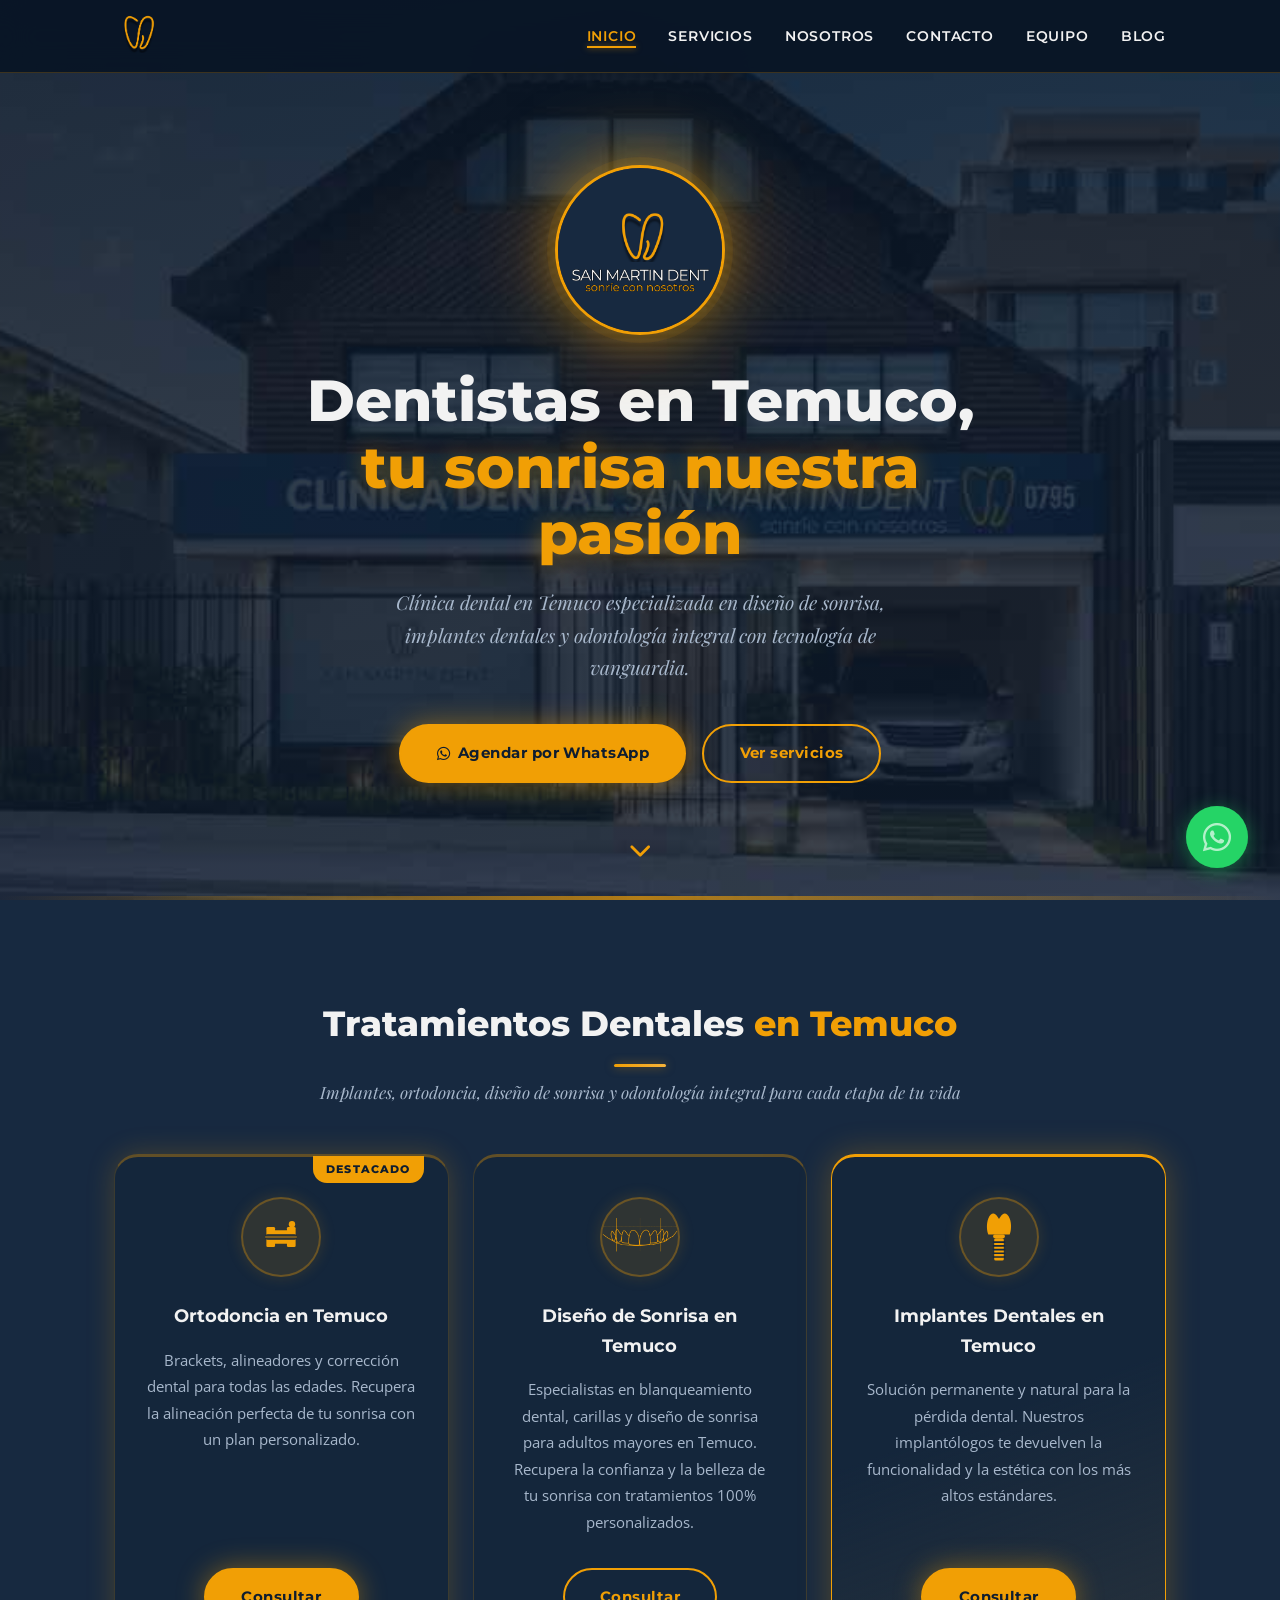
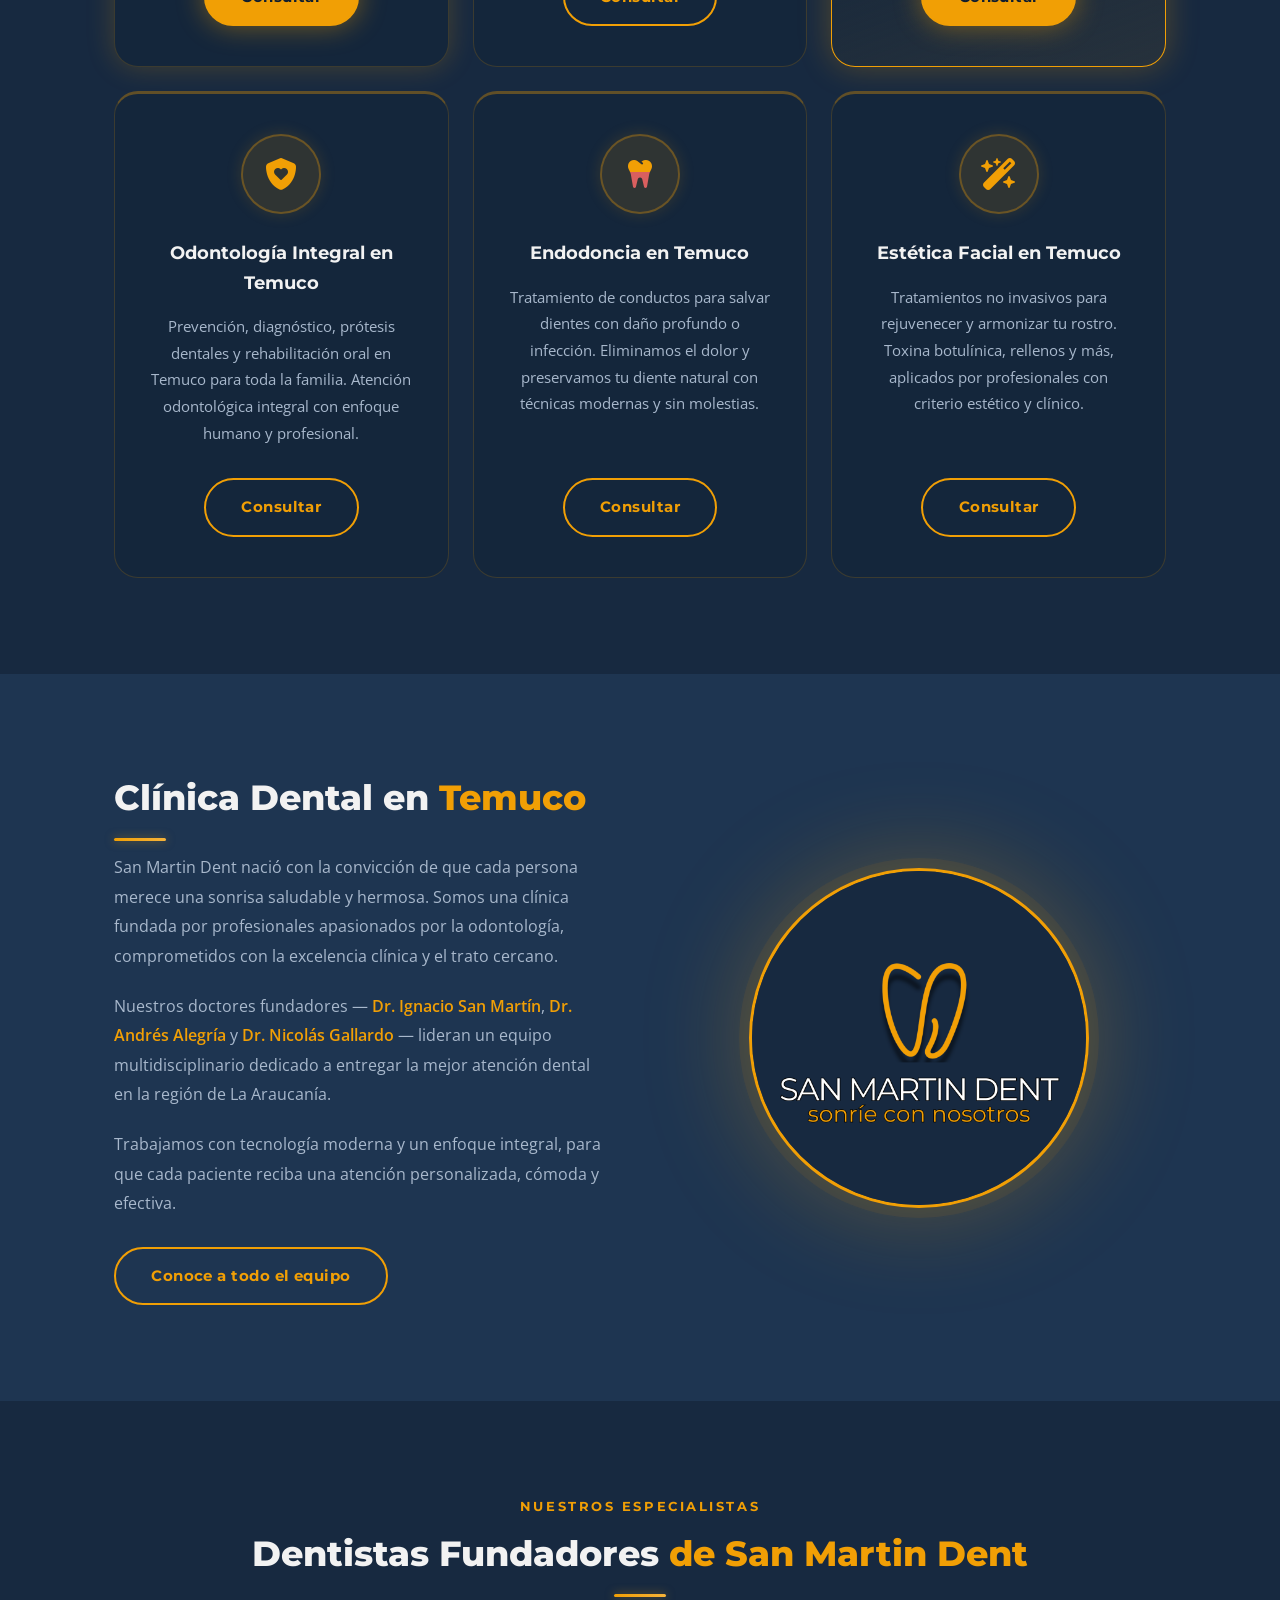
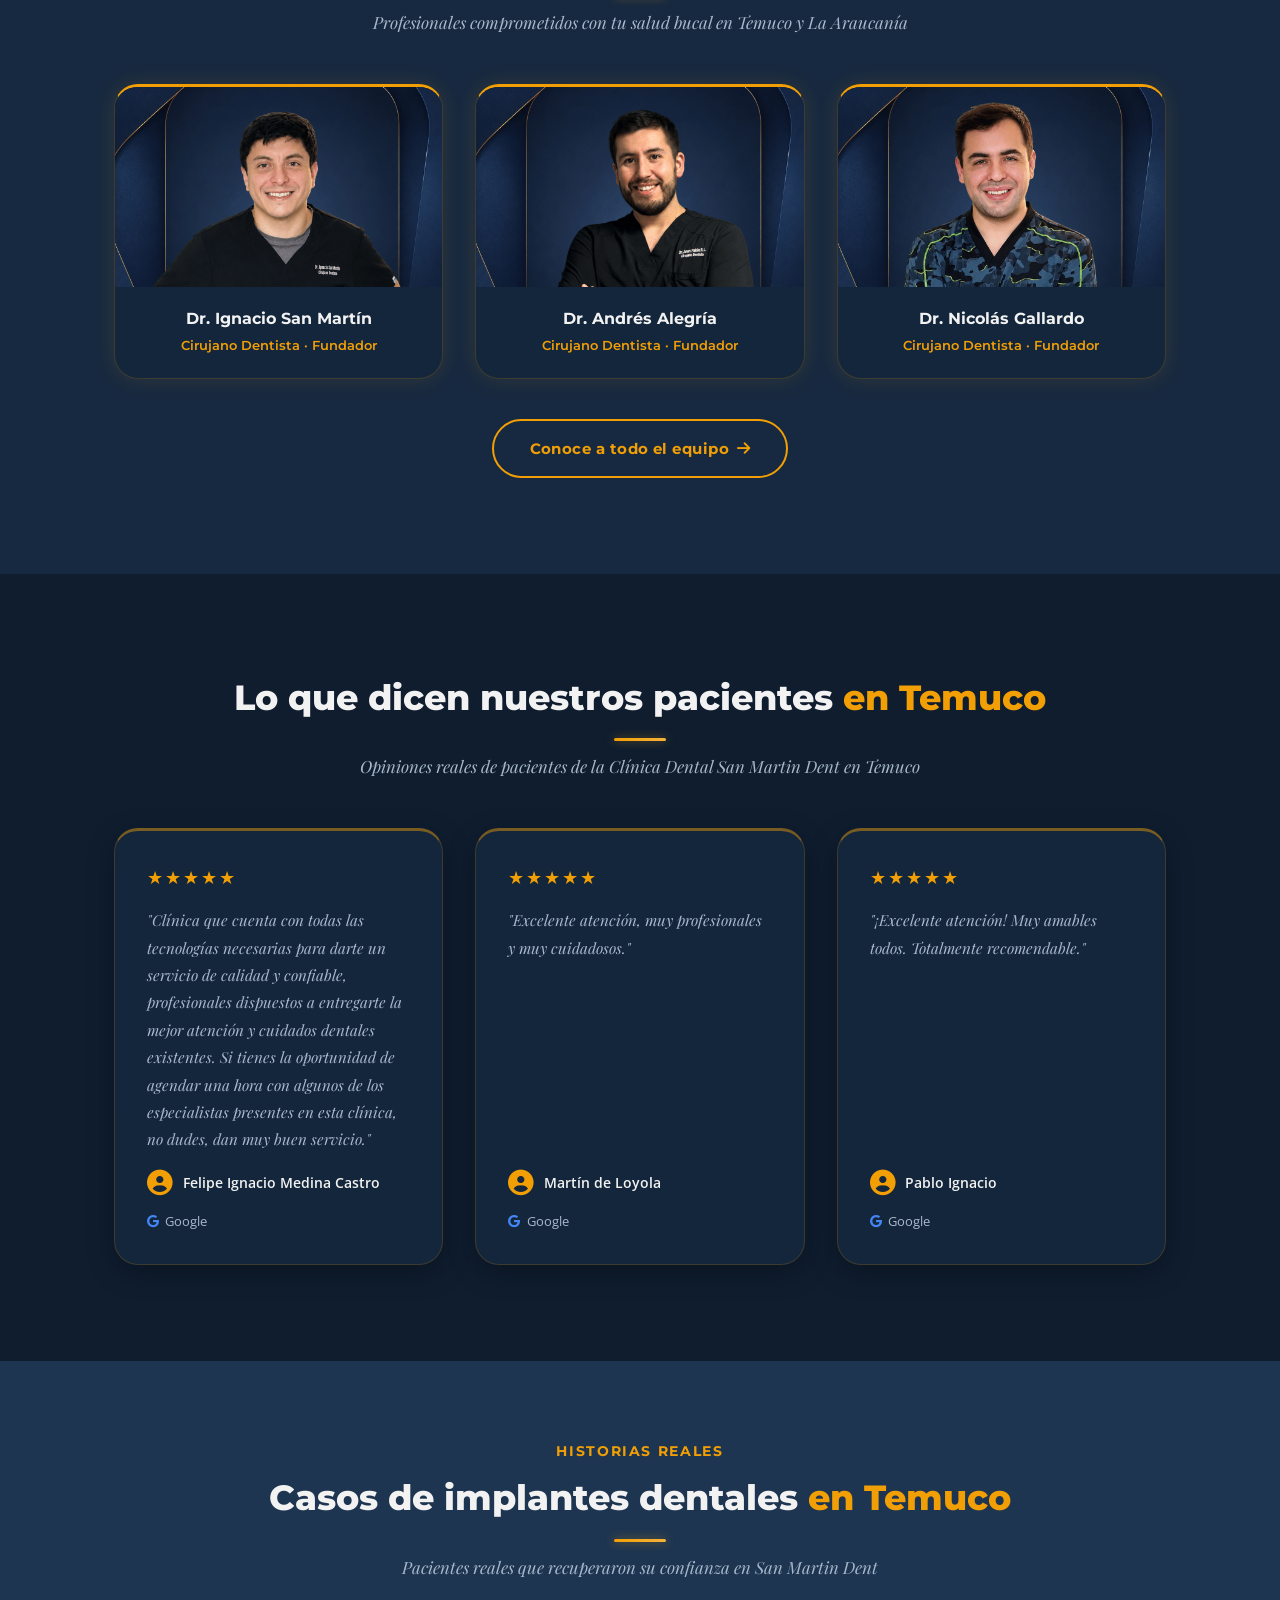
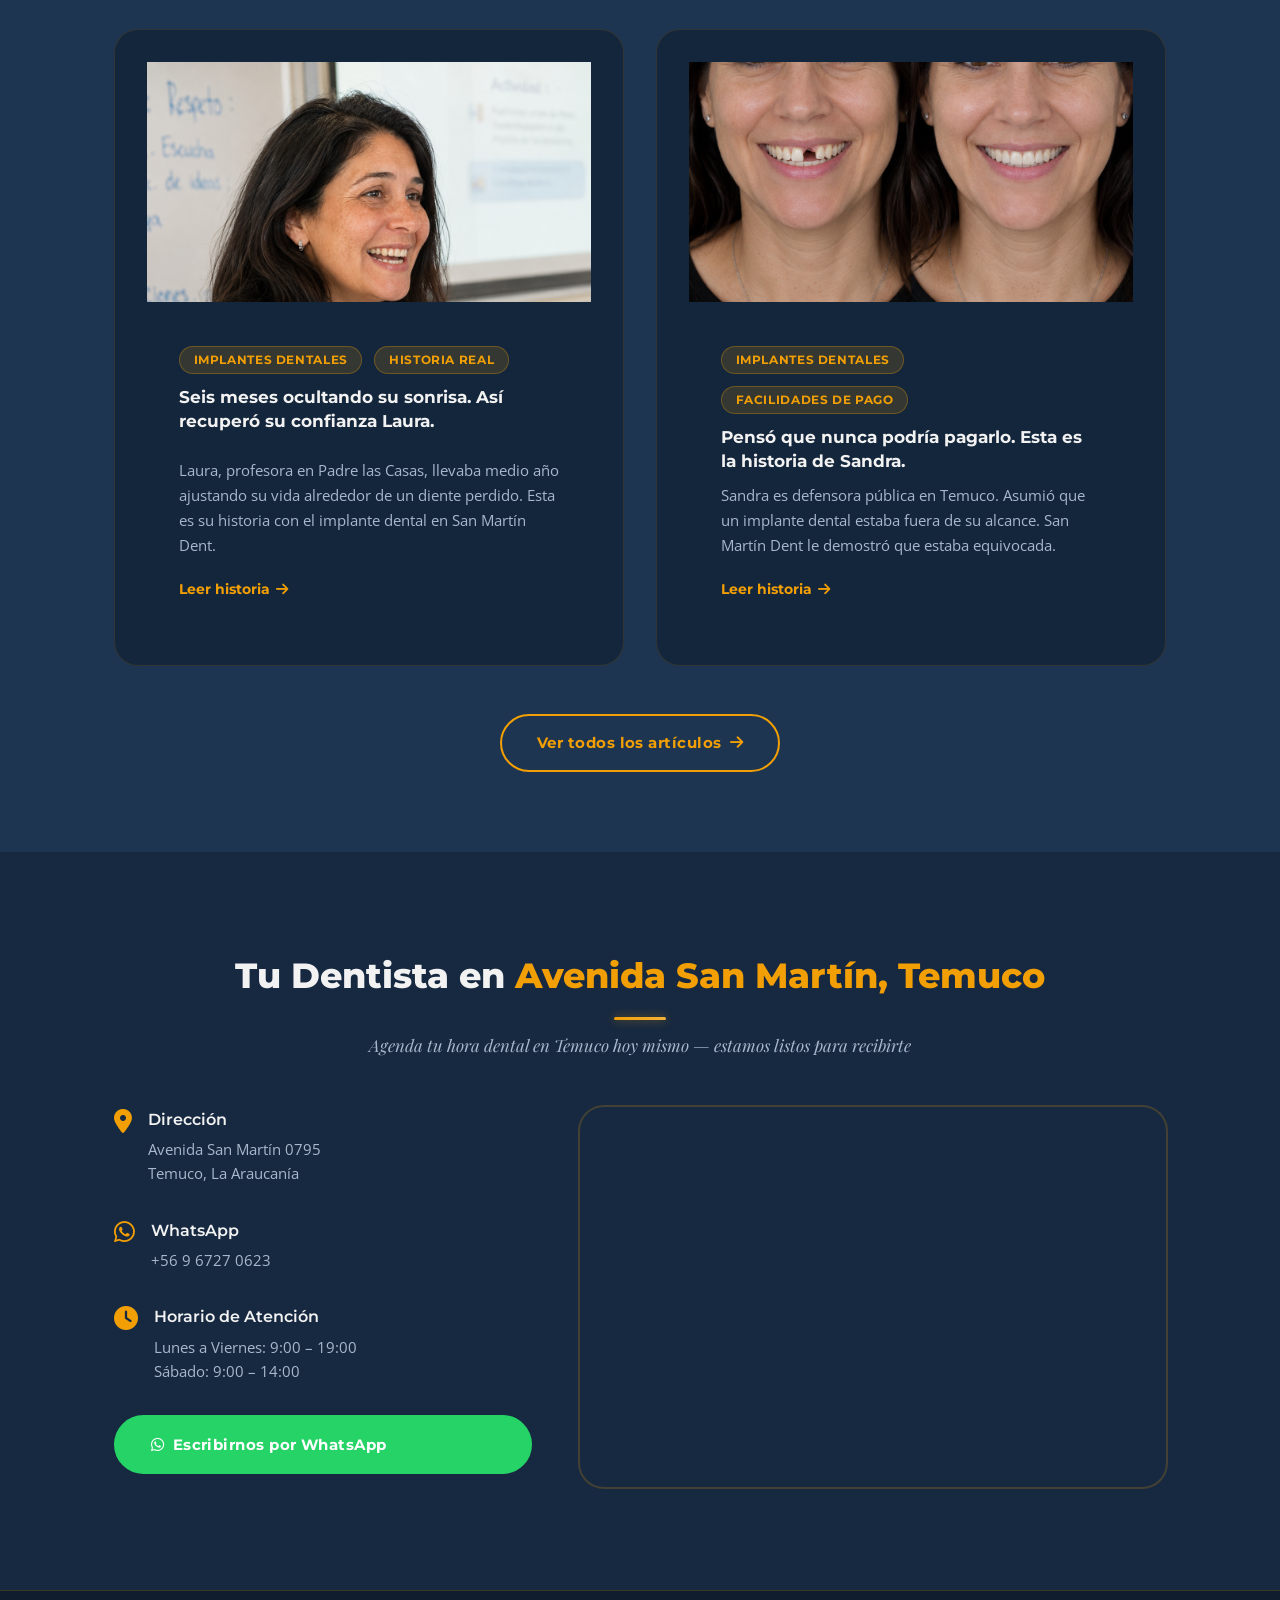
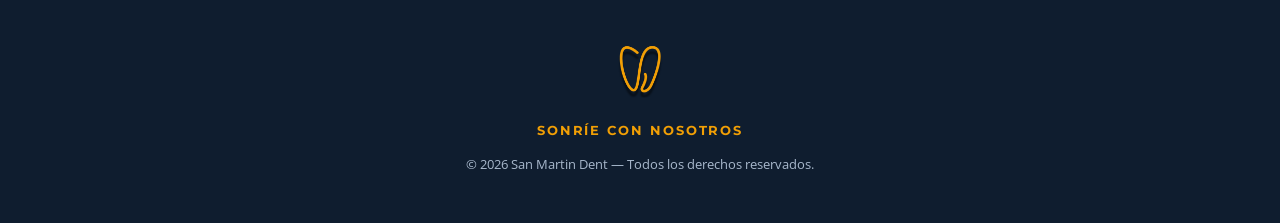
==== index.html @ f5d7ff2c "Agrega blog ortodoncia, landing page y mejoras generales del sitio - Nuevo artículo blog: ortodoncia" ====
<!DOCTYPE html>
<html lang="es">
<head>
    <meta charset="UTF-8">
    <meta name="viewport" content="width=device-width, initial-scale=1.0">
    <title>Clínica Dental Temuco | San Martin Dent</title>
    <meta name="description" content="Dentistas en Temuco especializados en implantes dentales, diseño de sonrisa y odontología integral. Agenda tu hora por WhatsApp — atención Lun–Vie 9:00–19:00.">
    <meta name="keywords" content="dentista Temuco, clínica dental Temuco, implantes dentales Temuco, diseño de sonrisa Temuco, odontólogo Temuco, dentista La Araucanía, ortodoncia Temuco, blanqueamiento dental Temuco, endodoncia Temuco, prótesis dental Temuco, rehabilitación oral Temuco, hora dental Temuco, dentista adultos mayores Temuco, dentista Avenida San Martín, estética dental Temuco">
    <meta name="robots" content="index, follow">
    <link rel="canonical" href="https://sanmartindent.cl/">

    <!-- Open Graph -->
    <meta property="og:type" content="website">
    <meta property="og:url" content="https://sanmartindent.cl/">
    <meta property="og:title" content="Clínica Dental Temuco | San Martin Dent">
    <meta property="og:description" content="Dentistas en Temuco especializados en implantes dentales, diseño de sonrisa y odontología integral. Agenda tu hora por WhatsApp.">
    <meta property="og:image" content="https://sanmartindent.cl/assets/clinica-exterior.jpg">
    <meta property="og:image:width" content="1200">
    <meta property="og:image:height" content="630">
    <meta property="og:locale" content="es_CL">
    <meta property="og:site_name" content="San Martin Dent">

    <!-- Twitter Card -->
    <meta name="twitter:card" content="summary_large_image">
    <meta name="twitter:title" content="Clínica Dental Temuco | San Martin Dent">
    <meta name="twitter:description" content="Dentistas en Temuco especializados en implantes dentales, diseño de sonrisa y odontología integral.">
    <meta name="twitter:image" content="https://sanmartindent.cl/assets/clinica-exterior.jpg">

    <link rel="preconnect" href="https://fonts.googleapis.com">
    <link rel="preconnect" href="https://fonts.gstatic.com" crossorigin>
    <link href="https://fonts.googleapis.com/css2?family=Montserrat:wght@400;600;700;800&family=Open+Sans:wght@400;500;600&family=Playfair+Display:ital,wght@0,400;0,600;1,400;1,600&display=swap" rel="stylesheet">
    <link rel="stylesheet" href="https://cdnjs.cloudflare.com/ajax/libs/font-awesome/6.5.0/css/all.min.css">
    <link rel="stylesheet" href="styles.css">
    <link rel="icon" href="assets/logo.png">

    <!-- Schema.org JSON-LD -->
    <script type="application/ld+json">
    {
      "@context": "https://schema.org",
      "@type": "Dentist",
      "name": "San Martin Dent",
      "url": "https://sanmartindent.cl",
      "logo": "https://sanmartindent.cl/assets/logo.png",
      "image": "https://sanmartindent.cl/assets/clinica-exterior.jpg",
      "description": "Clínica dental en Temuco especializada en diseño de sonrisa, implantes dentales y odontología integral con tecnología de vanguardia.",
      "telephone": "+56967270623",
      "priceRange": "$$",
      "address": {
        "@type": "PostalAddress",
        "streetAddress": "Avenida San Martín 0795",
        "addressLocality": "Temuco",
        "addressRegion": "La Araucanía",
        "addressCountry": "CL"
      },
      "geo": {
        "@type": "GeoCoordinates",
        "latitude": -38.7359,
        "longitude": -72.5904
      },
      "openingHoursSpecification": [
        {
          "@type": "OpeningHoursSpecification",
          "dayOfWeek": ["Monday","Tuesday","Wednesday","Thursday","Friday"],
          "opens": "09:00",
          "closes": "19:00"
        },
        {
          "@type": "OpeningHoursSpecification",
          "dayOfWeek": ["Saturday"],
          "opens": "09:00",
          "closes": "14:00"
        }
      ],
      "contactPoint": {
        "@type": "ContactPoint",
        "telephone": "+56967270623",
        "contactType": "reservas",
        "availableLanguage": "Spanish"
      },
      "hasOfferCatalog": {
        "@type": "OfferCatalog",
        "name": "Servicios Dentales Temuco",
        "itemListElement": [
          {"@type": "Offer", "itemOffered": {"@type": "Service", "name": "Diseño de Sonrisa Temuco"}},
          {"@type": "Offer", "itemOffered": {"@type": "Service", "name": "Implantes Dentales Temuco"}},
          {"@type": "Offer", "itemOffered": {"@type": "Service", "name": "Odontología Integral Temuco"}}
        ]
      },
      "founder": [
        {"@type": "Person", "name": "Dr. Ignacio San Martín", "jobTitle": "Cirujano Dentista"},
        {"@type": "Person", "name": "Dr. Andrés Alegría", "jobTitle": "Cirujano Dentista"},
        {"@type": "Person", "name": "Dr. Nicolás Gallardo", "jobTitle": "Cirujano Dentista"}
      ]
    }
    </script>
</head>
<body>

    <!-- HEADER -->
    <header class="header" id="header">
        <nav class="nav container">
            <a href="index.html" class="nav__logo">
                <img src="assets/logos-icono.png" alt="San Martin Dent" class="nav__logo-img">
            </a>
            <ul class="nav__menu" id="navMenu">
                <li><a href="#inicio"    class="nav__link">Inicio</a></li>
                <li><a href="#servicios" class="nav__link">Servicios</a></li>
                <li><a href="#nosotros"  class="nav__link">Nosotros</a></li>
                <li><a href="#contacto"  class="nav__link">Contacto</a></li>
                <li><a href="equipo.html" class="nav__link">Equipo</a></li>
                <li><a href="blog/index.html" class="nav__link">Blog</a></li>
            </ul>
            <button class="nav__toggle" id="navToggle" aria-label="Abrir menú">
                <i class="fas fa-bars"></i>
            </button>
        </nav>
    </header>

    <!-- ===== HERO ===== -->
    <section class="hero" id="inicio">
        <div class="container" style="display:flex;flex-direction:column;align-items:center;">
            <img src="assets/logo.png" alt="Clínica Dental San Martin Dent Temuco" class="hero__logo">
            <h1 class="hero__title">Dentistas en Temuco, <span>tu sonrisa nuestra pasión</span></h1>
            <p class="hero__subtitle">
                Clínica dental en Temuco especializada en diseño de sonrisa, implantes dentales y odontología integral con tecnología de vanguardia.
            </p>
            <div class="hero__btns">
                <a href="https://wa.me/56967270623?text=Hola%2C%20me%20gustar%C3%ADa%20agendar%20una%20cita%20en%20San%20Martin%20Dent"
                   class="btn btn--primary" target="_blank" rel="noopener">
                    <i class="fab fa-whatsapp"></i> Agendar por WhatsApp
                </a>
                <a href="#servicios" class="btn btn--outline">Ver servicios</a>
            </div>
        </div>
        <div class="hero__scroll" aria-hidden="true">
            <i class="fas fa-chevron-down"></i>
        </div>
    </section>

    <!-- ===== SERVICIOS ===== -->
    <section class="services" id="servicios">
        <div class="container">
            <h2 class="section__title">Tratamientos Dentales <span>en Temuco</span></h2>
            <p class="section__subtitle">Implantes, ortodoncia, diseño de sonrisa y odontología integral para cada etapa de tu vida</p>
            <div class="services__grid">

                <!-- Ortodoncia — destacado -->
                <div class="service__card service__card--highlight">
                    <span class="service__badge">Destacado</span>
                    <div class="service__icon">
                        <svg xmlns="http://www.w3.org/2000/svg" viewBox="0 0 70 70" fill="currentColor" class="bracket-svg">
                            <!-- Ala izquierda (superior e inferior) -->
                            <rect x="3" y="13" width="19" height="44" rx="3"/>
                            <!-- Ala derecha -->
                            <rect x="48" y="13" width="19" height="44" rx="3"/>
                            <!-- Cuerpo central -->
                            <rect x="20" y="20" width="30" height="30" rx="2"/>
                            <!-- Ranura del arco (slot) -->
                            <rect x="0" y="29" width="70" height="12" rx="6" fill="var(--bg-card)"/>
                            <!-- Arco/wire dentro del slot -->
                            <rect x="0" y="32" width="70" height="6" rx="3" opacity="0.45"/>
                            <!-- Bolita de ligadura -->
                            <circle cx="59" cy="7" r="7"/>
                            <!-- Conector bolita -->
                            <rect x="56" y="12" width="6" height="8" rx="2"/>
                        </svg>
                    </div>
                    <h3>Ortodoncia en Temuco</h3>
                    <p>
                        Brackets, alineadores y corrección dental para todas las edades. Recupera la alineación perfecta de tu sonrisa con un plan personalizado.
                    </p>
                    <a href="https://wa.me/56967270623?text=Hola%2C%20me%20interesa%20la%20Ortodoncia"
                       class="btn btn--primary" target="_blank" rel="noopener">Consultar</a>
                </div>

                <!-- Diseño de Sonrisa -->
                <div class="service__card">
                    <div class="service__icon">
                        <img src="assets/icono-diseno-sonrisa.png" alt="Diseño de sonrisa" class="service__icon-img">
                    </div>
                    <h3>Diseño de Sonrisa en Temuco</h3>
                    <p>
                        Especialistas en blanqueamiento dental, carillas y diseño de sonrisa para adultos mayores en Temuco. Recupera la confianza y la belleza de tu sonrisa con tratamientos 100% personalizados.
                    </p>
                    <a href="https://wa.me/56967270623?text=Hola%2C%20me%20interesa%20el%20Dise%C3%B1o%20de%20Sonrisa"
                       class="btn btn--outline" target="_blank" rel="noopener">Consultar</a>
                </div>

                <!-- Implantes — destacado -->
                <div class="service__card service__card--featured">
                    <div class="service__icon service__icon--implant">
                        <svg xmlns="http://www.w3.org/2000/svg" viewBox="0 0 60 95" fill="currentColor" class="implant-svg">
                            <!-- Corona molar -->
                            <path d="M10,42 C7,35 6,22 10,12 C13,5 18,1 23,4 C26,6 29,11 30,13 C31,11 34,6 37,4 C42,1 47,5 50,12 C54,22 53,35 50,42 Z"/>
                            <!-- Collar -->
                            <rect x="19" y="42" width="22" height="7" rx="3"/>
                            <!-- Poste del implante -->
                            <rect x="21" y="49" width="18" height="42" rx="3"/>
                            <!-- Roscas -->
                            <rect x="18" y="55" width="24" height="3" rx="1.5" fill="var(--bg-card)"/>
                            <rect x="18" y="62" width="24" height="3" rx="1.5" fill="var(--bg-card)"/>
                            <rect x="18" y="69" width="24" height="3" rx="1.5" fill="var(--bg-card)"/>
                            <rect x="18" y="76" width="24" height="3" rx="1.5" fill="var(--bg-card)"/>
                            <rect x="18" y="83" width="24" height="3" rx="1.5" fill="var(--bg-card)"/>
                        </svg>
                    </div>
                    <h3>Implantes Dentales en Temuco</h3>
                    <p>
                        Solución permanente y natural para la pérdida dental. Nuestros implantólogos te devuelven la funcionalidad y la estética con los más altos estándares.
                    </p>
                    <a href="https://wa.me/56967270623?text=Hola%2C%20me%20interesa%20el%20servicio%20de%20Implantes%20Dentales"
                       class="btn btn--primary" target="_blank" rel="noopener">Consultar</a>
                </div>

                <!-- Odontología Integral -->
                <div class="service__card">
                    <div class="service__icon">
                        <i class="fas fa-shield-heart"></i>
                    </div>
                    <h3>Odontología Integral en Temuco</h3>
                    <p>
                        Prevención, diagnóstico, prótesis dentales y rehabilitación oral en Temuco para toda la familia. Atención odontológica integral con enfoque humano y profesional.
                    </p>
                    <a href="https://wa.me/56967270623?text=Hola%2C%20me%20interesa%20la%20Odontolog%C3%ADa%20Integral"
                       class="btn btn--outline" target="_blank" rel="noopener">Consultar</a>
                </div>

                <!-- Endodoncia -->
                <div class="service__card">
                    <div class="service__icon service__icon--endo">
                        <i class="fas fa-tooth"></i>
                    </div>
                    <h3>Endodoncia en Temuco</h3>
                    <p>
                        Tratamiento de conductos para salvar dientes con daño profundo o infección. Eliminamos el dolor y preservamos tu diente natural con técnicas modernas y sin molestias.
                    </p>
                    <a href="https://wa.me/56967270623?text=Hola%2C%20me%20interesa%20la%20Endodoncia"
                       class="btn btn--outline" target="_blank" rel="noopener">Consultar</a>
                </div>

                <!-- Estética Facial -->
                <div class="service__card">
                    <div class="service__icon">
                        <i class="fas fa-wand-magic-sparkles"></i>
                    </div>
                    <h3>Estética Facial en Temuco</h3>
                    <p>
                        Tratamientos no invasivos para rejuvenecer y armonizar tu rostro. Toxina botulínica, rellenos y más, aplicados por profesionales con criterio estético y clínico.
                    </p>
                    <a href="https://wa.me/56967270623?text=Hola%2C%20me%20interesa%20la%20Est%C3%A9tica%20Facial"
                       class="btn btn--outline" target="_blank" rel="noopener">Consultar</a>
                </div>

            </div>
        </div>
    </section>

    <!-- ===== NOSOTROS ===== -->
    <section class="about" id="nosotros">
        <div class="container">
            <div class="about__content">
                <div class="about__text">
                    <h2 class="section__title">Clínica Dental en <span>Temuco</span></h2>
                    <p>
                        San Martin Dent nació con la convicción de que cada persona merece una sonrisa saludable y hermosa. Somos una clínica fundada por profesionales apasionados por la odontología, comprometidos con la excelencia clínica y el trato cercano.
                    </p>
                    <p>
                        Nuestros doctores fundadores — <strong>Dr. Ignacio San Martín</strong>, <strong>Dr. Andrés Alegría</strong> y <strong>Dr. Nicolás Gallardo</strong> — lideran un equipo multidisciplinario dedicado a entregar la mejor atención dental en la región de La Araucanía.
                    </p>
                    <p>
                        Trabajamos con tecnología moderna y un enfoque integral, para que cada paciente reciba una atención personalizada, cómoda y efectiva.
                    </p>
                    <a href="equipo.html" class="btn btn--outline">Conoce a todo el equipo</a>
                </div>
                <div class="about__logo">
                    <img src="assets/logo.png" alt="Clínica Dental San Martin Dent Temuco">
                </div>
            </div>
        </div>
    </section>

    <!-- ===== EQUIPO MINI ===== -->
    <section class="team-mini" id="equipo">
        <div class="container">
            <p class="team-mini__label">Nuestros Especialistas</p>
            <h2 class="section__title">Dentistas Fundadores <span>de San Martin Dent</span></h2>
            <p class="section__subtitle">Profesionales comprometidos con tu salud bucal en Temuco y La Araucanía</p>
            <div class="team-mini__grid">

                <div class="team-mini__card">
                    <div class="team-mini__avatar">
                        <img src="assets/dr-san-martin.png" alt="Dr. Ignacio San Martín, dentista Temuco">
                    </div>
                    <h3 class="team-mini__name">Dr. Ignacio San Martín</h3>
                    <p class="team-mini__role">Cirujano Dentista · Fundador</p>
                </div>

                <div class="team-mini__card">
                    <div class="team-mini__avatar">
                        <img src="assets/dr-alegria.png" alt="Dr. Andrés Alegría, dentista Temuco">
                    </div>
                    <h3 class="team-mini__name">Dr. Andrés Alegría</h3>
                    <p class="team-mini__role">Cirujano Dentista · Fundador</p>
                </div>

                <div class="team-mini__card">
                    <div class="team-mini__avatar">
                        <img src="assets/dr-gallardo.png" alt="Dr. Nicolás Gallardo, dentista Temuco">
                    </div>
                    <h3 class="team-mini__name">Dr. Nicolás Gallardo</h3>
                    <p class="team-mini__role">Cirujano Dentista · Fundador</p>
                </div>

            </div>
            <div class="team-mini__cta">
                <a href="equipo.html" class="btn btn--outline">
                    Conoce a todo el equipo <i class="fas fa-arrow-right"></i>
                </a>
            </div>
        </div>
    </section>

    <!-- ===== TESTIMONIOS ===== -->
    <section class="testimonials" id="testimonios">
        <div class="container">
            <h2 class="section__title">Lo que dicen nuestros pacientes <span>en Temuco</span></h2>
            <p class="section__subtitle">Opiniones reales de pacientes de la Clínica Dental San Martin Dent en Temuco</p>
            <div class="testimonials__grid">

                <div class="testimonial__card">
                    <div class="testimonial__stars">★★★★★</div>
                    <p class="testimonial__text">"Clínica que cuenta con todas las tecnologías necesarias para darte un servicio de calidad y confiable, profesionales dispuestos a entregarte la mejor atención y cuidados dentales existentes. Si tienes la oportunidad de agendar una hora con algunos de los especialistas presentes en esta clínica, no dudes, dan muy buen servicio."</p>
                    <div class="testimonial__author">
                        <i class="fas fa-user-circle"></i>
                        <span>Felipe Ignacio Medina Castro</span>
                    </div>
                    <span class="testimonial__source"><i class="fab fa-google"></i> Google</span>
                </div>

                <div class="testimonial__card">
                    <div class="testimonial__stars">★★★★★</div>
                    <p class="testimonial__text">"Excelente atención, muy profesionales y muy cuidadosos."</p>
                    <div class="testimonial__author">
                        <i class="fas fa-user-circle"></i>
                        <span>Martín de Loyola</span>
                    </div>
                    <span class="testimonial__source"><i class="fab fa-google"></i> Google</span>
                </div>

                <div class="testimonial__card">
                    <div class="testimonial__stars">★★★★★</div>
                    <p class="testimonial__text">"¡Excelente atención! Muy amables todos. Totalmente recomendable."</p>
                    <div class="testimonial__author">
                        <i class="fas fa-user-circle"></i>
                        <span>Pablo Ignacio</span>
                    </div>
                    <span class="testimonial__source"><i class="fab fa-google"></i> Google</span>
                </div>

            </div>
        </div>
    </section>

    <!-- ===== BLOG PREVIEW ===== -->
    <section class="blog-preview" id="blog">
        <div class="container">
            <p class="blog-preview__label">Historias reales</p>
            <h2 class="section__title">Casos de implantes dentales <span>en Temuco</span></h2>
            <p class="section__subtitle">Pacientes reales que recuperaron su confianza en San Martin Dent</p>
            <div class="blog-preview__grid">

                <!-- Laura -->
                <article class="post__card post__card--visual">
                    <a href="blog/implantes-dentales-temuco.html" class="post__card-img-link">
                        <img src="blog/implantes/laura/5.png" alt="Laura recuperó su confianza con implante dental en Temuco" class="post__card-img">
                    </a>
                    <div class="post__card-body">
                        <div class="post__meta">
                            <span class="post__tag">Implantes Dentales</span>
                            <span class="post__tag">Historia real</span>
                        </div>
                        <h3 class="post__title">
                            <a href="blog/implantes-dentales-temuco.html">Seis meses ocultando su sonrisa. Así recuperó su confianza Laura.</a>
                        </h3>
                        <p class="post__excerpt">
                            Laura, profesora en Padre las Casas, llevaba medio año ajustando su vida alrededor de un diente perdido. Esta es su historia con el implante dental en San Martín Dent.
                        </p>
                        <a href="blog/implantes-dentales-temuco.html" class="post__link">
                            Leer historia <i class="fas fa-arrow-right"></i>
                        </a>
                    </div>
                </article>

                <!-- Sandra -->
                <article class="post__card post__card--visual">
                    <a href="blog/implante-dental-financiamiento-temuco.html" class="post__card-img-link">
                        <img src="blog/implantes/Sandra/1.png" alt="Sandra pudo pagar su implante dental en Temuco con facilidades de pago" class="post__card-img" style="object-position: center 70%;">
                    </a>
                    <div class="post__card-body">
                        <div class="post__meta">
                            <span class="post__tag">Implantes Dentales</span>
                            <span class="post__tag">Facilidades de pago</span>
                        </div>
                        <h3 class="post__title">
                            <a href="blog/implante-dental-financiamiento-temuco.html">Pensó que nunca podría pagarlo. Esta es la historia de Sandra.</a>
                        </h3>
                        <p class="post__excerpt">
                            Sandra es defensora pública en Temuco. Asumió que un implante dental estaba fuera de su alcance. San Martín Dent le demostró que estaba equivocada.
                        </p>
                        <a href="blog/implante-dental-financiamiento-temuco.html" class="post__link">
                            Leer historia <i class="fas fa-arrow-right"></i>
                        </a>
                    </div>
                </article>

            </div>
            <div class="blog-preview__cta">
                <a href="blog/index.html" class="btn btn--outline">
                    Ver todos los artículos <i class="fas fa-arrow-right"></i>
                </a>
            </div>
        </div>
    </section>

    <!-- ===== CONTACTO ===== -->
    <section class="contact" id="contacto">
        <div class="container">
            <h2 class="section__title">Tu Dentista en <span>Avenida San Martín, Temuco</span></h2>
            <p class="section__subtitle">Agenda tu hora dental en Temuco hoy mismo — estamos listos para recibirte</p>
            <div class="contact__grid">

                <div class="contact__info">
                    <div class="contact__item">
                        <i class="fas fa-map-marker-alt"></i>
                        <div>
                            <h4>Dirección</h4>
                            <p>Avenida San Martín 0795<br>Temuco, La Araucanía</p>
                        </div>
                    </div>
                    <div class="contact__item">
                        <i class="fab fa-whatsapp"></i>
                        <div>
                            <h4>WhatsApp</h4>
                            <p>+56 9 6727 0623</p>
                        </div>
                    </div>
                    <div class="contact__item">
                        <i class="fas fa-clock"></i>
                        <div>
                            <h4>Horario de Atención</h4>
                            <p>
                                Lunes a Viernes: 9:00 – 19:00<br>
                                Sábado: 9:00 – 14:00
                            </p>
                        </div>
                    </div>
                    <a href="https://wa.me/56967270623?text=Hola%2C%20me%20gustar%C3%ADa%20agendar%20una%20cita%20en%20San%20Martin%20Dent"
                       class="btn btn--whatsapp" target="_blank" rel="noopener">
                        <i class="fab fa-whatsapp"></i> Escribirnos por WhatsApp
                    </a>
                </div>

                <div class="contact__map">
                    <iframe
                        src="https://www.google.com/maps/embed?pb=!1m18!1m12!1m3!1d3112.0756866474726!2d-72.61601942407081!3d-38.73902537175821!2m3!1f0!2f0!3f0!3m2!1i1024!2i768!4f13.1!3m3!1m2!1s0x9614d34b6ed6d5ad%3A0xf4303443f0d63b3d!2sCl%C3%ADnica%20Dental%20San%20Martin%20Dent%20-%20Dentista!5e0!3m2!1ses-419!2scl!4v1780440872277!5m2!1ses-419!2scl"
                        allowfullscreen loading="lazy" referrerpolicy="no-referrer-when-downgrade"
                        title="Clínica Dental San Martin Dent - Dentista en Temuco">
                    </iframe>
                </div>

            </div>
        </div>
    </section>

    <!-- FOOTER -->
    <footer class="footer">
        <div class="container">
            <div class="footer__content">
                <img src="assets/logos-icono.png" alt="San Martin Dent" class="footer__logo">
                <p class="footer__slogan">Sonríe con Nosotros</p>
                <p class="footer__copy">&copy; 2026 San Martin Dent &mdash; Todos los derechos reservados.</p>
            </div>
        </div>
    </footer>

    <!-- BOTÓN FLOTANTE WHATSAPP -->
    <a href="https://wa.me/56967270623?text=Hola%2C%20me%20gustar%C3%ADa%20agendar%20una%20cita%20en%20San%20Martin%20Dent"
       class="whatsapp-float" target="_blank" rel="noopener" aria-label="Contactar por WhatsApp">
        <span class="pulse"></span>
        <i class="fab fa-whatsapp"></i>
    </a>

    <script src="script.js"></script>
</body>
</html>
---- styles.css ----
/* ===== VARIABLES ===== */
:root {
    --bg: #172940;
    --bg-light: #1e3551;
    --bg-deep: #0f1d2f;
    --bg-card: #14263b;
    --accent: #f19f05;
    --accent-soft: #f6b33a;
    --text: #f2f2f2;
    --text-muted: #a8b8cc;
    --border-soft: rgba(241,159,5,0.75);
    --glow-gold: rgba(241,159,5,0.32);
    --font-title: 'Montserrat', sans-serif;
    --font-body: 'Open Sans', sans-serif;
    --font-elegant: 'Playfair Display', serif;
    --radius: 24px;
    --radius-small: 14px;
    --radius-pill: 999px;
    --transition: 0.3s ease;
    --shadow: 0 12px 42px rgba(0,0,0,0.38);
    --soft-shadow: 0 8px 28px rgba(0,0,0,0.28);
    --gold-glow: 0 0 22px rgba(241,159,5,0.38);
}

/* ===== RESET ===== */
*, *::before, *::after { box-sizing: border-box; margin: 0; padding: 0; }
html { scroll-behavior: smooth; }
body { background: var(--bg-deep); color: var(--text); font-family: var(--font-body); line-height: 1.6; overflow-x: hidden; }
img { max-width: 100%; display: block; }
a { text-decoration: none; color: inherit; }
ul { list-style: none; }

.container { max-width: 1100px; margin: 0 auto; padding: 0 1.5rem; }

/* ===== BUTTONS ===== */
.btn {
    display: inline-flex; align-items: center; gap: 0.5rem;
    padding: 0.95rem 2.2rem; border-radius: var(--radius-pill);
    font-family: var(--font-title); font-weight: 700; font-size: 0.95rem;
    cursor: pointer; transition: all var(--transition); border: 2px solid transparent;
    letter-spacing: 0.03em;
}
.btn--primary { background: var(--accent); color: var(--bg-deep); border-color: var(--accent); box-shadow: 0 0 28px rgba(241,159,5,0.45); }
.btn--primary:hover { background: transparent; color: var(--accent); box-shadow: 0 0 36px rgba(241,159,5,0.55); }
.btn--outline { background: transparent; color: var(--accent); border-color: var(--accent); }
.btn--outline:hover { background: var(--accent); color: var(--bg-deep); box-shadow: 0 0 22px rgba(241,159,5,0.4); }
.btn--whatsapp { background: #25D366; color: #fff; border-color: #25D366; }
.btn--whatsapp:hover { background: transparent; color: #25D366; }

/* ===== SECTION TITLES ===== */
.section__title {
    font-family: var(--font-title); font-size: clamp(1.6rem, 3vw, 2.2rem);
    font-weight: 800; color: var(--text); margin-bottom: 0.75rem; text-align: center;
}
.section__title span { color: var(--accent); }
.section__title::after {
    content: ''; display: block; width: 52px; height: 3px;
    background: linear-gradient(90deg, var(--accent), var(--accent-soft));
    border-radius: 2px; margin: 0.75rem auto 0;
    box-shadow: 0 0 10px rgba(241,159,5,0.5);
}
.section__subtitle {
    text-align: center; color: var(--text-muted); margin-bottom: 3rem;
    font-size: 1.05rem; font-family: var(--font-elegant); font-style: italic;
}

/* ===== HEADER ===== */
.header {
    position: fixed; top: 0; left: 0; width: 100%; z-index: 1000;
    background: rgba(10, 22, 38, 0.98); backdrop-filter: blur(16px);
    border-bottom: 1px solid rgba(241,159,5,0.22);
}
.nav { display: flex; align-items: center; justify-content: space-between; height: 72px; }
.nav__logo-img { height: 50px; width: auto; }
.nav__menu { display: flex; gap: 2rem; }
.nav__link {
    font-family: var(--font-title); font-weight: 600; font-size: 0.85rem;
    color: var(--text); letter-spacing: 0.06em; text-transform: uppercase;
    position: relative; transition: color var(--transition);
}
.nav__link::after {
    content: ''; position: absolute; bottom: -4px; left: 0;
    width: 0; height: 2px; background: var(--accent); transition: width var(--transition);
    box-shadow: 0 0 6px rgba(241,159,5,0.6);
}
.nav__link:hover, .nav__link.active { color: var(--accent); }
.nav__link:hover::after, .nav__link.active::after { width: 100%; }
.nav__toggle { display: none; background: none; border: none; color: var(--text); font-size: 1.5rem; cursor: pointer; }

/* ===== HERO ===== */
.hero {
    min-height: 100vh; display: flex; flex-direction: column;
    align-items: center; justify-content: center; text-align: center;
    padding: 8rem 1.5rem 5rem;
    background-image: url('assets/clinica-exterior.jpg');
    background-size: cover;
    background-position: center;
    position: relative;
}
.hero::before {
    content: ''; position: absolute; inset: 0;
    background: linear-gradient(160deg, rgba(10,22,38,0.88) 0%, rgba(15,29,47,0.80) 100%);
    z-index: 0;
}
.hero::after {
    content: ''; position: absolute; bottom: 0; left: 0; width: 100%; height: 4px;
    background: linear-gradient(90deg, transparent, var(--accent), transparent);
    opacity: 0.7; z-index: 1;
}
.hero .container { position: relative; z-index: 1; }
.hero__scroll { z-index: 1; }
.hero__logo {
    width: 170px; height: 170px; object-fit: contain; margin: 0 auto 2rem;
    filter: drop-shadow(0 0 40px rgba(241,159,5,0.5));
    border-radius: 50%;
    border: 3px solid var(--accent);
    box-shadow: 0 0 0 8px rgba(241,159,5,0.08), 0 0 40px rgba(241,159,5,0.25);
}
.hero__title {
    font-family: var(--font-title); font-size: clamp(2rem, 5vw, 3.6rem);
    font-weight: 800; line-height: 1.15; margin-bottom: 1.25rem; max-width: 700px;
}
.hero__title span { color: var(--accent); text-shadow: 0 0 24px rgba(241,159,5,0.4); }
.hero__subtitle {
    color: var(--text-muted); font-size: 1.2rem; max-width: 560px;
    margin: 0 auto 2.5rem; font-family: var(--font-elegant); font-style: italic;
    line-height: 1.7;
}
.hero__btns {
    display: flex; gap: 1rem; flex-wrap: wrap; justify-content: center;
}
.hero__scroll {
    position: absolute; bottom: 2rem; left: 50%; transform: translateX(-50%);
    color: var(--accent); font-size: 1.4rem; animation: bounce 2s infinite;
}
@keyframes bounce {
    0%,100% { transform: translateX(-50%) translateY(0); }
    50% { transform: translateX(-50%) translateY(9px); }
}

/* ===== SERVICES ===== */
.services { padding: 6rem 0; background: var(--bg); }
.services__grid {
    display: grid;
    grid-template-columns: repeat(3, minmax(0, 340px));
    gap: 1.5rem;
    justify-content: center;
}
.service__card--highlight {
    border-color: var(--accent);
    border-top: 3px solid var(--accent);
    box-shadow: 0 0 28px rgba(241,159,5,0.22);
    position: relative;
}
.service__badge {
    position: absolute; top: -1px; right: 1.5rem;
    background: var(--accent); color: var(--bg-deep);
    font-family: var(--font-title); font-size: 0.68rem; font-weight: 800;
    letter-spacing: 0.1em; text-transform: uppercase;
    padding: 0.3rem 0.85rem; border-radius: 0 0 var(--radius-small) var(--radius-small);
}
.service__card {
    background: var(--bg-card);
    border: 1px solid rgba(241,159,5,0.18);
    border-top: 3px solid rgba(241,159,5,0.35);
    border-radius: var(--radius); padding: 2.5rem 2rem; text-align: center;
    transition: transform var(--transition), border-color var(--transition), box-shadow var(--transition);
    display: flex; flex-direction: column; align-items: center;
}
.service__card:hover {
    transform: translateY(-10px);
    border-color: var(--accent);
    border-top-color: var(--accent);
    box-shadow: var(--shadow), 0 0 24px rgba(241,159,5,0.18);
}
.service__card--featured {
    border-color: var(--accent);
    border-top: 3px solid var(--accent);
    background: linear-gradient(160deg, var(--bg-card) 50%, rgba(241,159,5,0.07));
    transform: scale(1.04);
    box-shadow: 0 0 32px rgba(241,159,5,0.28);
}
.service__card--featured:hover { transform: scale(1.04) translateY(-10px); box-shadow: var(--shadow), 0 0 36px rgba(241,159,5,0.32); }
.service__icon {
    width: 80px; height: 80px; border-radius: 50%;
    background: rgba(241,159,5,0.12);
    border: 2px solid rgba(241,159,5,0.3);
    display: flex; align-items: center; justify-content: center;
    margin-bottom: 1.5rem; font-size: 2rem; color: var(--accent);
    transition: all var(--transition);
    box-shadow: 0 0 16px rgba(241,159,5,0.15);
}
.service__icon-img {
    width: 5.5rem;
    height: 5.5rem;
    object-fit: contain;
    border-radius: var(--radius);
}
.implant-svg, .bracket-svg {
    width: 2rem;
    height: auto;
    color: var(--accent);
}
.smile-design-svg {
    width: 2.6rem;
    height: auto;
    color: var(--accent);
}
.service__icon--endo i {
    background: linear-gradient(to bottom, var(--accent) 45%, #d95f5f 45%);
    -webkit-background-clip: text;
    -webkit-text-fill-color: transparent;
    background-clip: text;
}
.service__card:hover .service__icon {
    background: rgba(241,159,5,0.2);
    border-color: var(--accent);
    box-shadow: 0 0 22px rgba(241,159,5,0.35);
}
.service__card h3 { font-family: var(--font-title); font-size: 1.15rem; font-weight: 700; margin-bottom: 1rem; }
.service__card p { color: var(--text-muted); font-size: 0.95rem; line-height: 1.75; margin-bottom: 2rem; flex: 1; }

/* ===== ABOUT ===== */
.about { padding: 6rem 0; background: var(--bg-light); }
.about__content { display: grid; grid-template-columns: 1fr 1fr; gap: 4rem; align-items: center; }
.about__text .section__title { text-align: left; }
.about__text .section__title::after { margin: 0.75rem 0 0; }
.about__text p { color: var(--text-muted); margin-bottom: 1.25rem; line-height: 1.85; }
.about__text strong { color: var(--accent); font-weight: 600; }
.about__text .btn { margin-top: 0.5rem; }
.about__logo img {
    width: 340px; max-width: 100%;
    filter: drop-shadow(0 0 50px rgba(241,159,5,0.3));
    margin: 0 auto;
    border-radius: 50%;
    border: 3px solid var(--accent);
    box-shadow: 0 0 0 10px rgba(241,159,5,0.07);
}

/* ===== TESTIMONIALS ===== */
.testimonials { padding: 6rem 0; background: var(--bg-deep); }
.testimonials__grid { display: grid; grid-template-columns: repeat(3, 1fr); gap: 2rem; margin-top: 3rem; }
.testimonial__card {
    background: var(--bg-card);
    border: 1px solid rgba(241,159,5,0.18);
    border-top: 3px solid rgba(241,159,5,0.45);
    border-radius: var(--radius);
    padding: 2rem;
    display: flex; flex-direction: column; gap: 1rem;
    box-shadow: var(--soft-shadow);
    transition: transform var(--transition), border-color var(--transition), box-shadow var(--transition);
}
.testimonial__card:hover {
    transform: translateY(-6px);
    border-top-color: var(--accent);
    border-color: rgba(241,159,5,0.45);
    box-shadow: var(--shadow), 0 0 20px rgba(241,159,5,0.15);
}
.testimonial__stars { color: var(--accent); font-size: 1.1rem; letter-spacing: 2px; }
.testimonial__text {
    color: var(--text-muted); font-size: 0.95rem; line-height: 1.8;
    flex: 1; font-style: italic; font-family: var(--font-elegant);
}
.testimonial__author {
    display: flex; align-items: center; gap: 0.6rem;
    color: var(--text); font-weight: 600; font-size: 0.9rem;
}
.testimonial__author i { font-size: 1.6rem; color: var(--accent); }
.testimonial__source {
    font-size: 0.8rem; color: var(--text-muted);
    display: flex; align-items: center; gap: 0.4rem;
}
.testimonial__source i { color: #4285F4; }

/* ===== CONTACT ===== */
.contact { padding: 6rem 0; background: var(--bg); }
.contact__grid { display: grid; grid-template-columns: 1fr 1.4fr; gap: 3rem; align-items: start; }
.contact__info { display: flex; flex-direction: column; gap: 2rem; }
.contact__item { display: flex; align-items: flex-start; gap: 1rem; }
.contact__item i { font-size: 1.5rem; color: var(--accent); margin-top: 2px; flex-shrink: 0; }
.contact__item h4 { font-family: var(--font-title); font-weight: 600; margin-bottom: 0.3rem; }
.contact__item p { color: var(--text-muted); font-size: 0.95rem; line-height: 1.6; }
.contact__map iframe { border-radius: var(--radius); width: 100%; height: 380px; border: 0; box-shadow: 0 0 0 2px rgba(241,159,5,0.2); }

/* ===== FOOTER ===== */
.footer { padding: 3rem 0; background: var(--bg-deep); border-top: 1px solid rgba(241,159,5,0.2); }
.footer__content { display: flex; flex-direction: column; align-items: center; gap: 0.75rem; text-align: center; }
.footer__logo { height: 70px; width: auto; }
.footer__slogan { color: var(--accent); font-family: var(--font-title); font-weight: 700; font-size: 0.8rem; letter-spacing: 0.15em; text-transform: uppercase; }
.footer__copy { color: var(--text-muted); font-size: 0.82rem; }

/* ===== FLOATING WHATSAPP ===== */
.whatsapp-float {
    position: fixed; bottom: 2rem; right: 2rem; z-index: 999;
    width: 62px; height: 62px; border-radius: 50%;
    background: #25D366; display: flex; align-items: center; justify-content: center;
    font-size: 2rem; color: #fff;
    box-shadow: 0 4px 20px rgba(37,211,102,0.45);
    transition: transform var(--transition), box-shadow var(--transition);
}
.whatsapp-float:hover { transform: scale(1.12); box-shadow: 0 6px 30px rgba(37,211,102,0.65); }
.whatsapp-float .pulse {
    position: absolute; width: 100%; height: 100%; border-radius: 50%;
    background: rgba(37,211,102,0.35); animation: pulse 2s infinite;
}
@keyframes pulse { 0% { transform: scale(1); opacity: 1; } 100% { transform: scale(1.6); opacity: 0; } }

/* ===== TEAM MINI (index) ===== */
.team-mini { padding: 6rem 0; background: var(--bg); }
.team-mini__label {
    text-align: center; font-family: var(--font-title); font-size: 0.8rem;
    font-weight: 700; letter-spacing: 0.2em; text-transform: uppercase;
    color: var(--accent); margin-bottom: 0.5rem;
}
.team-mini__grid {
    display: grid; grid-template-columns: repeat(3, 1fr);
    gap: 2rem; margin-top: 3rem;
}
.team-mini__card {
    background: var(--bg-card);
    border: 1px solid rgba(241,159,5,0.18);
    border-top: 3px solid var(--accent);
    border-radius: var(--radius); overflow: hidden; text-align: center;
    box-shadow: 0 0 22px rgba(241,159,5,0.12);
    transition: transform var(--transition), box-shadow var(--transition), border-color var(--transition);
}
.team-mini__card:hover {
    transform: translateY(-8px);
    border-color: var(--accent);
    box-shadow: var(--shadow), 0 0 28px rgba(241,159,5,0.22);
}
.team-mini__avatar {
    width: 100%; height: 200px;
    overflow: hidden; background: var(--bg-light);
}
.team-mini__avatar img { width: 100%; height: 100%; object-fit: cover; object-position: center 30%; }
.team-mini__name {
    font-family: var(--font-title); font-size: 1rem; font-weight: 700;
    padding: 1.2rem 1rem 0.2rem;
}
.team-mini__role {
    color: var(--accent); font-size: 0.82rem; font-weight: 600;
    font-family: var(--font-title); padding: 0 1rem 1.4rem;
}
.team-mini__cta { text-align: center; margin-top: 2.5rem; }

/* ===== TEAM PAGE ===== */
.team-hero {
    padding: 8rem 1.5rem 4rem; text-align: center;
    background:
        radial-gradient(ellipse at center, rgba(241,159,5,0.1) 0%, transparent 60%),
        linear-gradient(180deg, var(--bg-deep) 0%, var(--bg) 100%);
}
.team-hero p { color: var(--text-muted); font-size: 1.05rem; max-width: 560px; margin: 0 auto; font-family: var(--font-elegant); font-style: italic; }
.team-section { padding: 5rem 0; }
.team-section:nth-child(even) { background: var(--bg-light); }
.team-section__label {
    text-align: center; font-family: var(--font-title); font-size: 0.8rem;
    font-weight: 700; letter-spacing: 0.2em; text-transform: uppercase;
    color: var(--accent); margin-bottom: 0.5rem;
}
.team__grid { display: grid; grid-template-columns: repeat(3,1fr); gap: 2rem; margin-top: 3rem; }
.team__grid--founders { grid-template-columns: repeat(3,1fr); }
.team__card {
    background: var(--bg-card);
    border: 1px solid rgba(241,159,5,0.18);
    border-top: 3px solid rgba(241,159,5,0.35);
    border-radius: var(--radius); overflow: hidden;
    transition: transform var(--transition), border-color var(--transition), box-shadow var(--transition);
    text-align: center;
}
.team__card:hover { transform: translateY(-6px); border-color: var(--accent); border-top-color: var(--accent); box-shadow: var(--shadow), 0 0 20px rgba(241,159,5,0.18); }
.team__card--founder { border-top: 3px solid var(--accent); box-shadow: 0 0 28px rgba(241,159,5,0.22); }
.team__avatar {
    width: 100%; height: 220px; background: var(--bg-light);
    display: flex; align-items: center; justify-content: center;
    font-size: 5rem; color: rgba(241,159,5,0.3);
    overflow: hidden;
}
.team__avatar img { width: 100%; height: 100%; object-fit: cover; object-position: center 30%; }
.team__info { padding: 1.75rem 1.5rem; }
.team__name { font-family: var(--font-title); font-size: 1.1rem; font-weight: 700; margin-bottom: 0.3rem; }
.team__title { color: var(--accent); font-size: 0.85rem; font-weight: 600; margin-bottom: 0.75rem; font-family: var(--font-title); }
.team__bio { color: var(--text-muted); font-size: 0.9rem; line-height: 1.65; }
.team__badge {
    display: inline-block; background: rgba(241,159,5,0.12); color: var(--accent);
    font-size: 0.75rem; font-weight: 700; letter-spacing: 0.08em; text-transform: uppercase;
    padding: 0.25rem 0.75rem; border-radius: 50px; margin-bottom: 0.75rem;
    border: 1px solid rgba(241,159,5,0.3);
}

/* ===== BACK LINK ===== */
.back-link {
    display: inline-flex; align-items: center; gap: 0.5rem;
    color: var(--text-muted); font-family: var(--font-title); font-size: 0.85rem;
    font-weight: 600; transition: color var(--transition);
    margin-bottom: 2.5rem;
}
.back-link:hover { color: var(--accent); }

/* ===== RESPONSIVE ===== */
@media (max-width: 960px) {
    .services__grid { grid-template-columns: 1fr; max-width: 440px; margin: 0 auto; }
    .service__card--featured { transform: scale(1); }
    .service__card--featured:hover { transform: translateY(-8px); }
    .about__content { grid-template-columns: 1fr; }
    .team-mini__grid { grid-template-columns: 1fr; max-width: 360px; margin: 3rem auto 0; }
    .testimonials__grid { grid-template-columns: 1fr; }
    .about__text .section__title { text-align: center; }
    .about__text .section__title::after { margin: 0.75rem auto 0; }
    .about__logo { display: none; }
    .contact__grid { grid-template-columns: 1fr; }
    .team__grid { grid-template-columns: 1fr 1fr; }
    .team__grid--founders { grid-template-columns: 1fr 1fr; }
}
@media (max-width: 640px) {
    .nav__menu {
        display: none; flex-direction: column;
        position: absolute; top: 72px; left: 0; width: 100%;
        background: rgba(10,22,38,0.99); padding: 1rem 0;
        border-bottom: 1px solid rgba(241,159,5,0.2);
    }
    .nav__menu.open { display: flex; }
    .nav__menu li { padding: 0.75rem 2rem; }
    .nav__toggle { display: block; }
    .team__grid { grid-template-columns: 1fr; max-width: 360px; margin: 3rem auto 0; }
    .team__grid--founders { grid-template-columns: 1fr; }
}

/* ===== BLOG PREVIEW (homepage) ===== */
.blog-preview {
    padding: 5rem 0;
    background: var(--bg-light);
}
.blog-preview__label {
    text-align: center;
    font-size: 0.85rem;
    font-weight: 700;
    letter-spacing: 0.12em;
    text-transform: uppercase;
    color: var(--accent);
    font-family: var(--font-title);
    margin-bottom: 0.5rem;
}
.blog-preview__grid {
    display: grid;
    grid-template-columns: repeat(2, 1fr);
    gap: 2rem;
    margin-top: 3rem;
}
.post__card--visual {
    display: flex;
    flex-direction: column;
    padding: 0;
    overflow: hidden;
}
.post__card-img-link { display: block; overflow: hidden; }
.post__card-img {
    width: 100%;
    height: 240px;
    object-fit: cover;
    object-position: center top;
    display: block;
    transition: transform 0.4s ease;
}
.post__card--visual:hover .post__card-img { transform: scale(1.04); }
.post__card-body { padding: 1.75rem 2rem 2rem; flex: 1; display: flex; flex-direction: column; }
.post__card-body .post__title { font-size: 1.05rem; margin: 0.75rem 0 0.6rem; }
.post__card-body .post__excerpt { flex: 1; }
.post__card-body .post__link { margin-top: 1.25rem; align-self: flex-start; }
.blog-preview__cta {
    text-align: center;
    margin-top: 3rem;
}
@media (max-width: 680px) {
    .blog-preview__grid { grid-template-columns: 1fr; }
    .post__card-img { height: 200px; }
}

/* ===== BLOG ===== */
.blog-hero {
    padding: 9rem 1.5rem 4rem;
    background: var(--bg-deep);
    border-bottom: 1px solid rgba(241,159,5,0.15);
    text-align: center;
}
.breadcrumb {
    display: flex; align-items: center; gap: 0.5rem;
    font-size: 0.85rem; color: var(--text-muted);
    margin-bottom: 1.5rem; justify-content: center;
    font-family: var(--font-title);
}
.breadcrumb a { color: var(--accent); }
.breadcrumb a:hover { text-decoration: underline; }
.breadcrumb span { color: var(--text-muted); }

.blog-listing { padding: 5rem 0; background: var(--bg); }
.blog__grid {
    display: grid;
    grid-template-columns: repeat(auto-fill, minmax(300px, 1fr));
    gap: 2rem;
}
.blog__grid--related { margin-top: 2rem; }

.post__card {
    background: var(--bg-card);
    border: 1px solid rgba(241,159,5,0.12);
    border-radius: var(--radius);
    padding: 2rem;
    display: flex; flex-direction: column; gap: 1rem;
    transition: border-color var(--transition), transform var(--transition);
}
.post__card:hover { border-color: var(--accent); transform: translateY(-4px); }
.post__card--coming { opacity: 0.55; pointer-events: none; }
.post__meta { display: flex; align-items: center; gap: 0.75rem; flex-wrap: wrap; }
.post__tag {
    background: rgba(241,159,5,0.15);
    color: var(--accent);
    border: 1px solid rgba(241,159,5,0.3);
    border-radius: var(--radius-pill);
    padding: 0.2rem 0.85rem;
    font-size: 0.78rem; font-family: var(--font-title); font-weight: 700;
    text-transform: uppercase; letter-spacing: 0.05em;
}
.post__date { color: var(--text-muted); font-size: 0.82rem; }
.post__title {
    font-family: var(--font-title); font-weight: 700;
    font-size: 1.1rem; color: var(--text); line-height: 1.4;
    flex: 1;
}
.post__title a { color: inherit; transition: color var(--transition); }
.post__title a:hover { color: var(--accent); }
.post__excerpt { color: var(--text-muted); font-size: 0.95rem; line-height: 1.65; }
.post__link {
    display: inline-flex; align-items: center; gap: 0.4rem;
    color: var(--accent); font-family: var(--font-title); font-weight: 700;
    font-size: 0.88rem; transition: gap var(--transition);
}
.post__link:hover { gap: 0.7rem; }
.post__link--soon { color: var(--text-muted); font-size: 0.85rem; font-family: var(--font-title); }

.blog-cta {
    padding: 5rem 1.5rem;
    background: var(--bg-light);
    text-align: center;
}

/* ===== ARTÍCULO ===== */
.article-wrap { padding: 8rem 0 4rem; background: var(--bg); }
.article { max-width: 760px; margin: 0 auto; }
.article__header { margin-bottom: 2.5rem; }
.article__tags { display: flex; gap: 0.5rem; flex-wrap: wrap; margin-bottom: 1.25rem; }
.article__title {
    font-family: var(--font-title); font-weight: 800;
    font-size: clamp(1.75rem, 4vw, 2.8rem); line-height: 1.15;
    color: var(--text); margin-bottom: 1.25rem;
}
.article__title span { color: var(--accent); }
.article__lead {
    font-family: var(--font-elegant); font-style: italic;
    font-size: 1.15rem; color: var(--text-muted); line-height: 1.75;
    border-left: 3px solid var(--accent); padding-left: 1.25rem;
    margin-bottom: 1.25rem;
}
.article__meta {
    display: flex; gap: 1.5rem; flex-wrap: wrap;
    color: var(--text-muted); font-size: 0.85rem; font-family: var(--font-title);
}
.article__meta i { color: var(--accent); margin-right: 0.3rem; }

.article__cta-inline {
    background: linear-gradient(135deg, rgba(241,159,5,0.1), rgba(241,159,5,0.05));
    border: 1px solid rgba(241,159,5,0.3);
    border-radius: var(--radius);
    padding: 1.5rem 2rem;
    display: flex; align-items: center; justify-content: space-between; gap: 1rem;
    flex-wrap: wrap; margin-bottom: 3rem;
}
.article__cta-inline p { color: var(--text); margin: 0; font-size: 0.95rem; }

.article__body { line-height: 1.8; color: var(--text-muted); }

.article__figure {
    margin: 2rem 0;
    border-radius: 12px;
    overflow: hidden;
}
.article__figure img { width: 100%; height: auto; display: block; }
.article__figure figcaption {
    background: rgba(255,255,255,0.04);
    color: var(--text-muted);
    font-size: 0.82rem;
    text-align: center;
    padding: 0.6rem 1rem;
    font-style: italic;
}
.article__figure--portrait { max-width: 480px; margin-left: auto; margin-right: auto; }

.article__impact { margin: 2rem 0 2.5rem; }
.article__impact-intro {
    text-align: center;
    color: var(--text-muted);
    font-size: 1.05rem;
    font-style: italic;
    margin-bottom: 1.25rem;
}

.article__before-after {
    display: grid;
    grid-template-columns: 1fr 1fr;
    gap: 1rem;
    margin: 2.5rem 0;
}
.before-after__item {
    position: relative;
    border-radius: 12px;
    overflow: hidden;
}
.before-after__item img { width: 100%; height: auto; display: block; }
.before-after__label {
    position: absolute;
    top: 0.75rem;
    left: 0.75rem;
    font-family: var(--font-title);
    font-weight: 700;
    font-size: 0.85rem;
    letter-spacing: 0.05em;
    text-transform: uppercase;
    padding: 0.3rem 0.75rem;
    border-radius: 20px;
}
.before-after__label--before {
    background: rgba(0,0,0,0.65);
    color: var(--text-muted);
}
.before-after__label--after {
    background: var(--accent);
    color: #000;
}
@media (max-width: 540px) {
    .article__before-after { grid-template-columns: 1fr; }
}

.article__body h2 {
    font-family: var(--font-title); font-weight: 800;
    font-size: clamp(1.2rem, 2.5vw, 1.6rem);
    color: var(--text); margin: 3rem 0 1rem;
    padding-bottom: 0.5rem;
    border-bottom: 2px solid rgba(241,159,5,0.2);
}
.article__body h3 {
    font-family: var(--font-title); font-weight: 700;
    font-size: 1.05rem; color: var(--accent); margin-bottom: 0.4rem;
}
.article__body p { margin-bottom: 1.25rem; font-size: 1rem; }
.article__body strong { color: var(--text); }

.article__list {
    list-style: none; display: flex; flex-direction: column; gap: 0.65rem;
    margin: 1rem 0 1.5rem;
}
.article__list li {
    display: flex; align-items: flex-start; gap: 0.75rem;
    color: var(--text-muted); font-size: 0.97rem;
}
.article__list li i { color: var(--accent); margin-top: 0.2rem; flex-shrink: 0; }

.article__steps { display: flex; flex-direction: column; gap: 1.5rem; margin: 1.5rem 0; }
.article__step {
    display: flex; gap: 1.25rem; align-items: flex-start;
    background: var(--bg-card); border-radius: var(--radius-small);
    padding: 1.5rem; border: 1px solid rgba(241,159,5,0.1);
}
.article__step-num {
    background: var(--accent); color: var(--bg-deep);
    font-family: var(--font-title); font-weight: 800; font-size: 1.1rem;
    width: 36px; height: 36px; border-radius: 50%;
    display: flex; align-items: center; justify-content: center; flex-shrink: 0;
}
.article__step h3 { color: var(--text); margin-bottom: 0.35rem; }
.article__step p { margin: 0; font-size: 0.95rem; }

.article__faq { display: flex; flex-direction: column; gap: 1.25rem; margin: 1.5rem 0; }
.faq__item {
    background: var(--bg-card); border-radius: var(--radius-small);
    padding: 1.5rem; border: 1px solid rgba(241,159,5,0.1);
}
.faq__item h3 {
    font-family: var(--font-title); font-weight: 700;
    color: var(--text); font-size: 1rem; margin-bottom: 0.6rem;
    display: flex; align-items: center; gap: 0.5rem;
}
.faq__item h3 i { color: var(--accent); }
.faq__item p { margin: 0; font-size: 0.95rem; }

.article__cta-final {
    margin-top: 4rem; text-align: center;
    background: linear-gradient(135deg, rgba(241,159,5,0.12), rgba(241,159,5,0.04));
    border: 1px solid rgba(241,159,5,0.3);
    border-radius: var(--radius); padding: 3rem 2rem;
}
.article__cta-final h2 {
    font-family: var(--font-title); font-weight: 800;
    font-size: clamp(1.4rem, 3vw, 2rem); color: var(--text); margin-bottom: 0.75rem;
}
.article__cta-final p { color: var(--text-muted); margin-bottom: 1.5rem; }
.article__cta-address {
    margin-top: 1.25rem; font-size: 0.85rem;
    color: var(--text-muted); font-family: var(--font-title);
}
.article__cta-address i { color: var(--accent); margin-right: 0.25rem; }

.article__related { margin-top: 4rem; padding-top: 3rem; border-top: 1px solid rgba(241,159,5,0.15); }

@media (max-width: 640px) {
    .article__cta-inline { flex-direction: column; text-align: center; }
    .article__step { flex-direction: column; }
    .blog__grid { grid-template-columns: 1fr; }
}

/* ===== STORY-DRIVEN ARTICLE ===== */
.article__story-hero {
    margin: 0 0 2.5rem;
    border-radius: 12px;
    overflow: hidden;
}
.article__story-hero img {
    width: 100%;
    height: auto;
    display: block;
    max-height: 600px;
    object-fit: cover;
    object-position: center top;
}
.article__story-caption {
    font-size: 0.85rem;
    color: var(--text-muted);
    text-align: center;
    margin-top: 0.75rem;
    font-style: italic;
}
.article__testimonial {
    background: var(--bg-light);
    border-left: 4px solid var(--accent);
    border-radius: 0 12px 12px 0;
    padding: 1.75rem 2rem;
    margin: 2.5rem 0;
}
.article__testimonial blockquote {
    margin: 0;
    font-size: 1.15rem;
    color: var(--text);
    line-height: 1.75;
    font-style: italic;
}
.article__testimonial cite {
    display: block;
    margin-top: 1rem;
    font-size: 0.9rem;
    color: var(--accent);
    font-style: normal;
    font-weight: 600;
    font-family: var(--font-title);
}
.article__stakes {
    background: rgba(241,159,5,0.06);
    border: 1px solid rgba(241,159,5,0.2);
    border-radius: 12px;
    padding: 1.75rem 2rem;
    margin: 2.5rem 0;
}
.article__stakes h2 {
    color: var(--text) !important;
    margin-top: 0 !important;
    margin-bottom: 1rem !important;
}
.article__transformation {
    margin: 2.5rem 0;
}
.article__transformation img {
    width: 100%;
    height: auto;
    border-radius: 12px;
    display: block;
    max-height: 600px;
    object-fit: cover;
    object-position: center top;
}
.article__procedure {
    display: flex;
    flex-direction: column;
    gap: 1.5rem;
    margin: 1.5rem 0;
}
.article__proc-step {
    display: grid;
    grid-template-columns: 200px 1fr;
    align-items: stretch;
    background: var(--bg-light);
    border-radius: 12px;
    overflow: hidden;
}
.article__proc-step img {
    width: 100%;
    height: 200px;
    object-fit: cover;
    display: block;
}
.article__proc-info {
    padding: 1.25rem 1.5rem;
    display: flex;
    flex-direction: column;
    justify-content: center;
}
.article__proc-num {
    display: inline-flex;
    width: 2rem;
    height: 2rem;
    background: var(--accent);
    color: #000;
    border-radius: 50%;
    align-items: center;
    justify-content: center;
    font-weight: 800;
    font-size: 0.85rem;
    margin-bottom: 0.6rem;
    flex-shrink: 0;
}
.article__proc-info h3 {
    color: var(--text);
    margin-bottom: 0.4rem;
    font-size: 1rem;
    font-family: var(--font-title);
}
.article__proc-info p {
    margin: 0;
    font-size: 0.92rem;
    color: var(--text-muted);
    line-height: 1.65;
}
@media (max-width: 600px) {
    .article__proc-step { grid-template-columns: 1fr; }
    .article__proc-step img { height: 220px; }
    .article__proc-info { padding: 1rem 1.25rem; }
    .article__testimonial { padding: 1.25rem 1.25rem; }
    .article__stakes { padding: 1.25rem 1.25rem; }
}
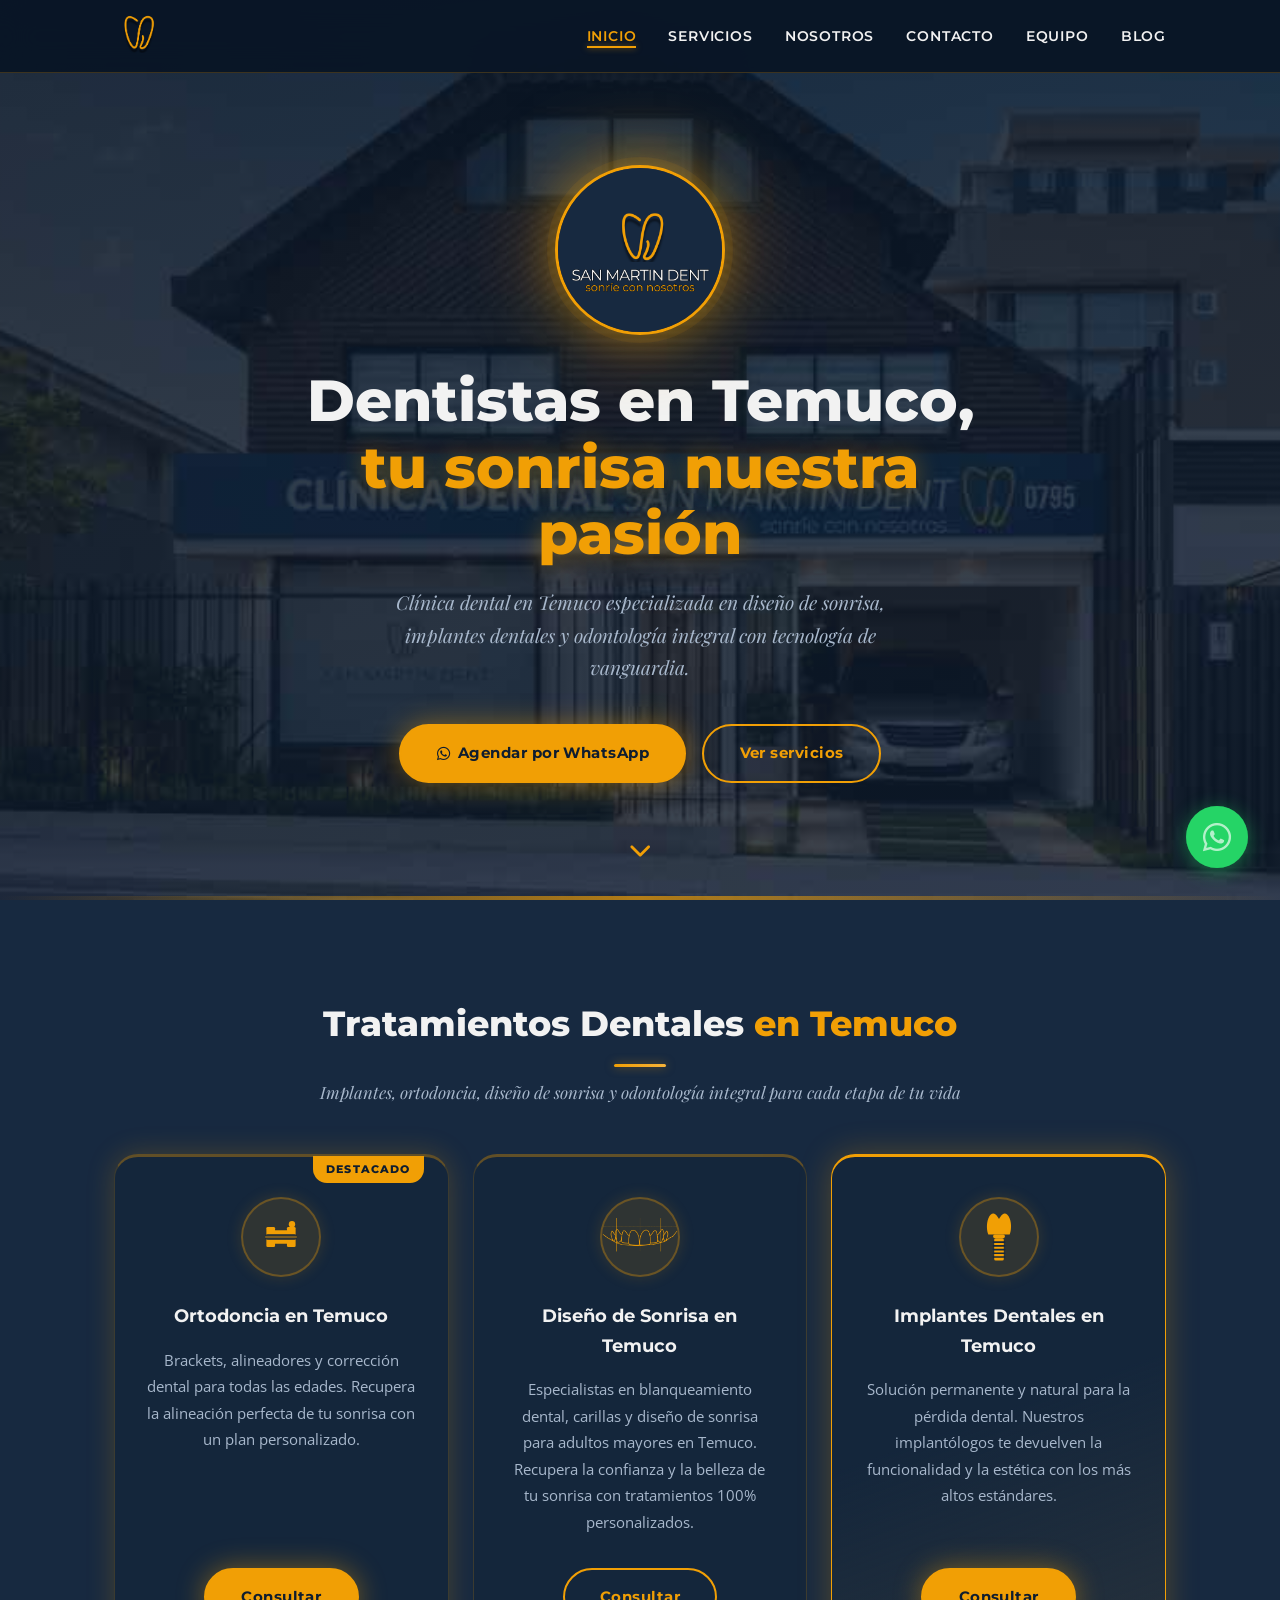
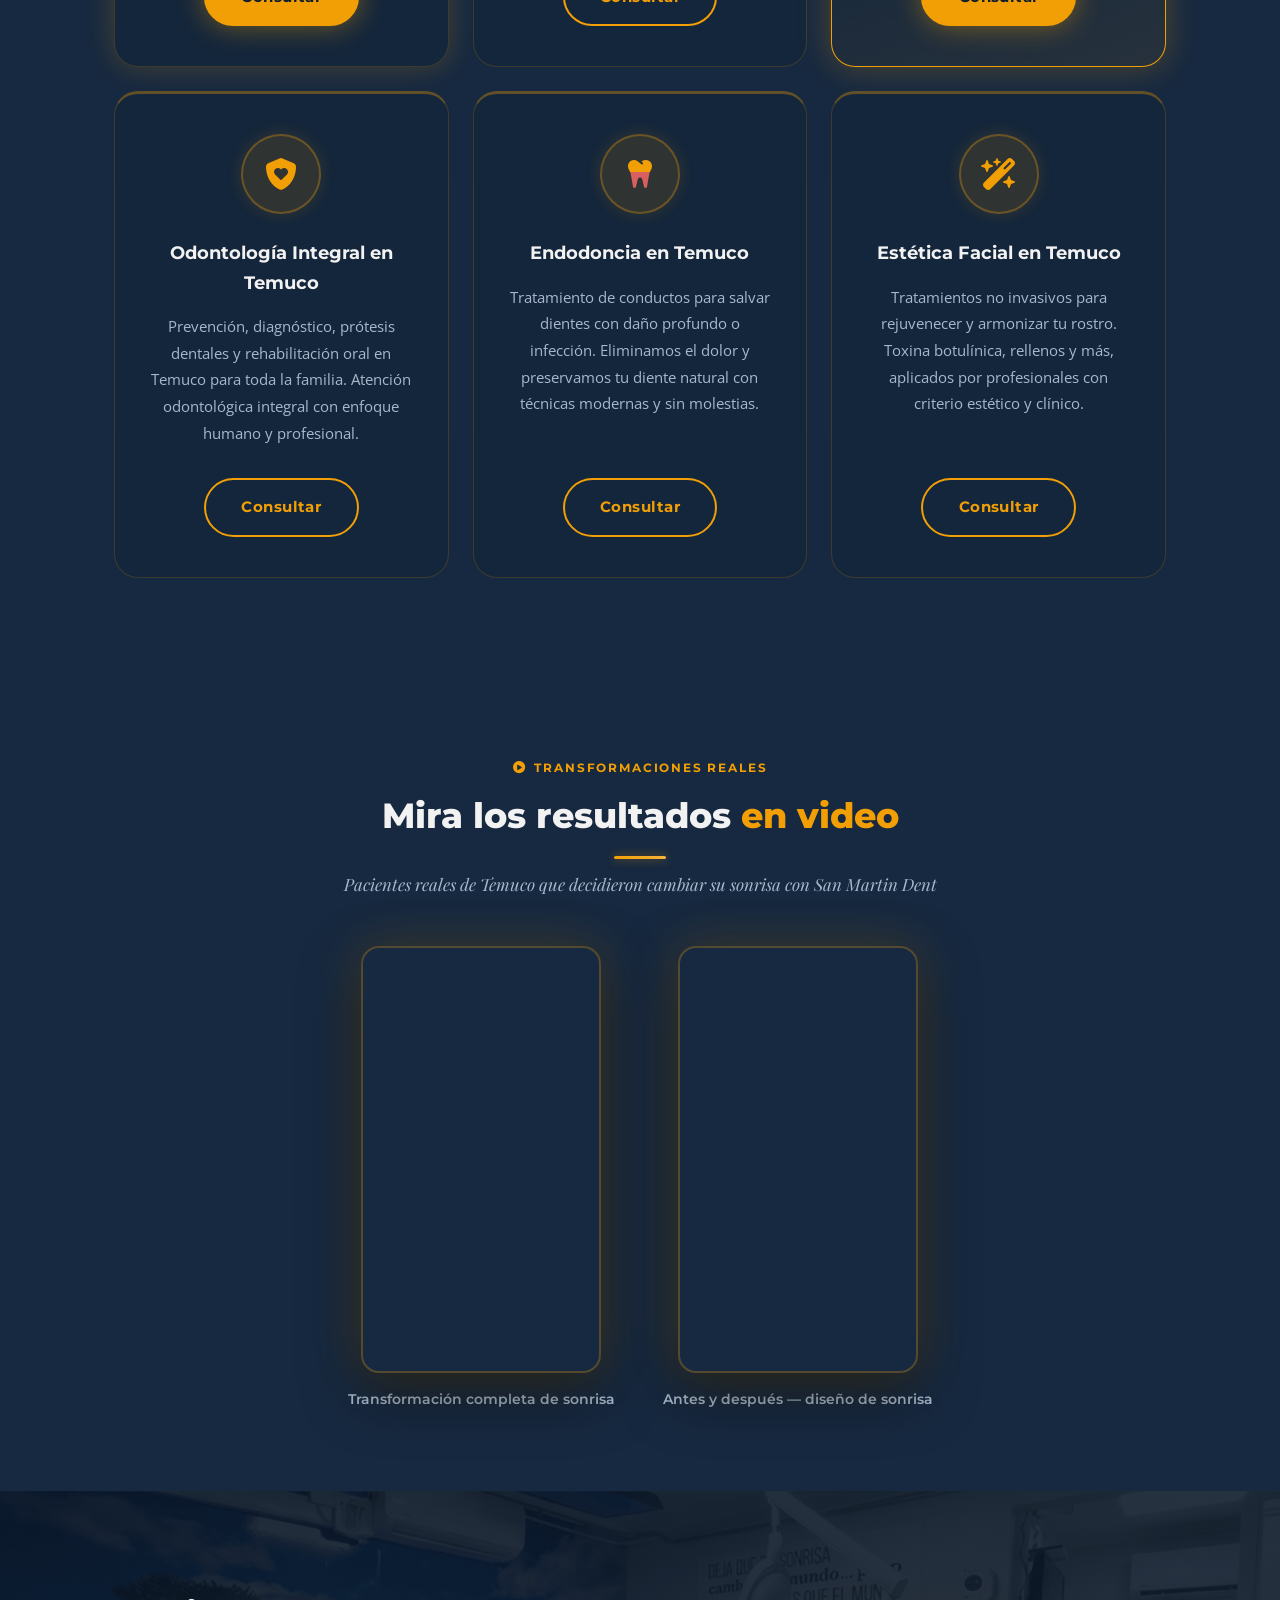
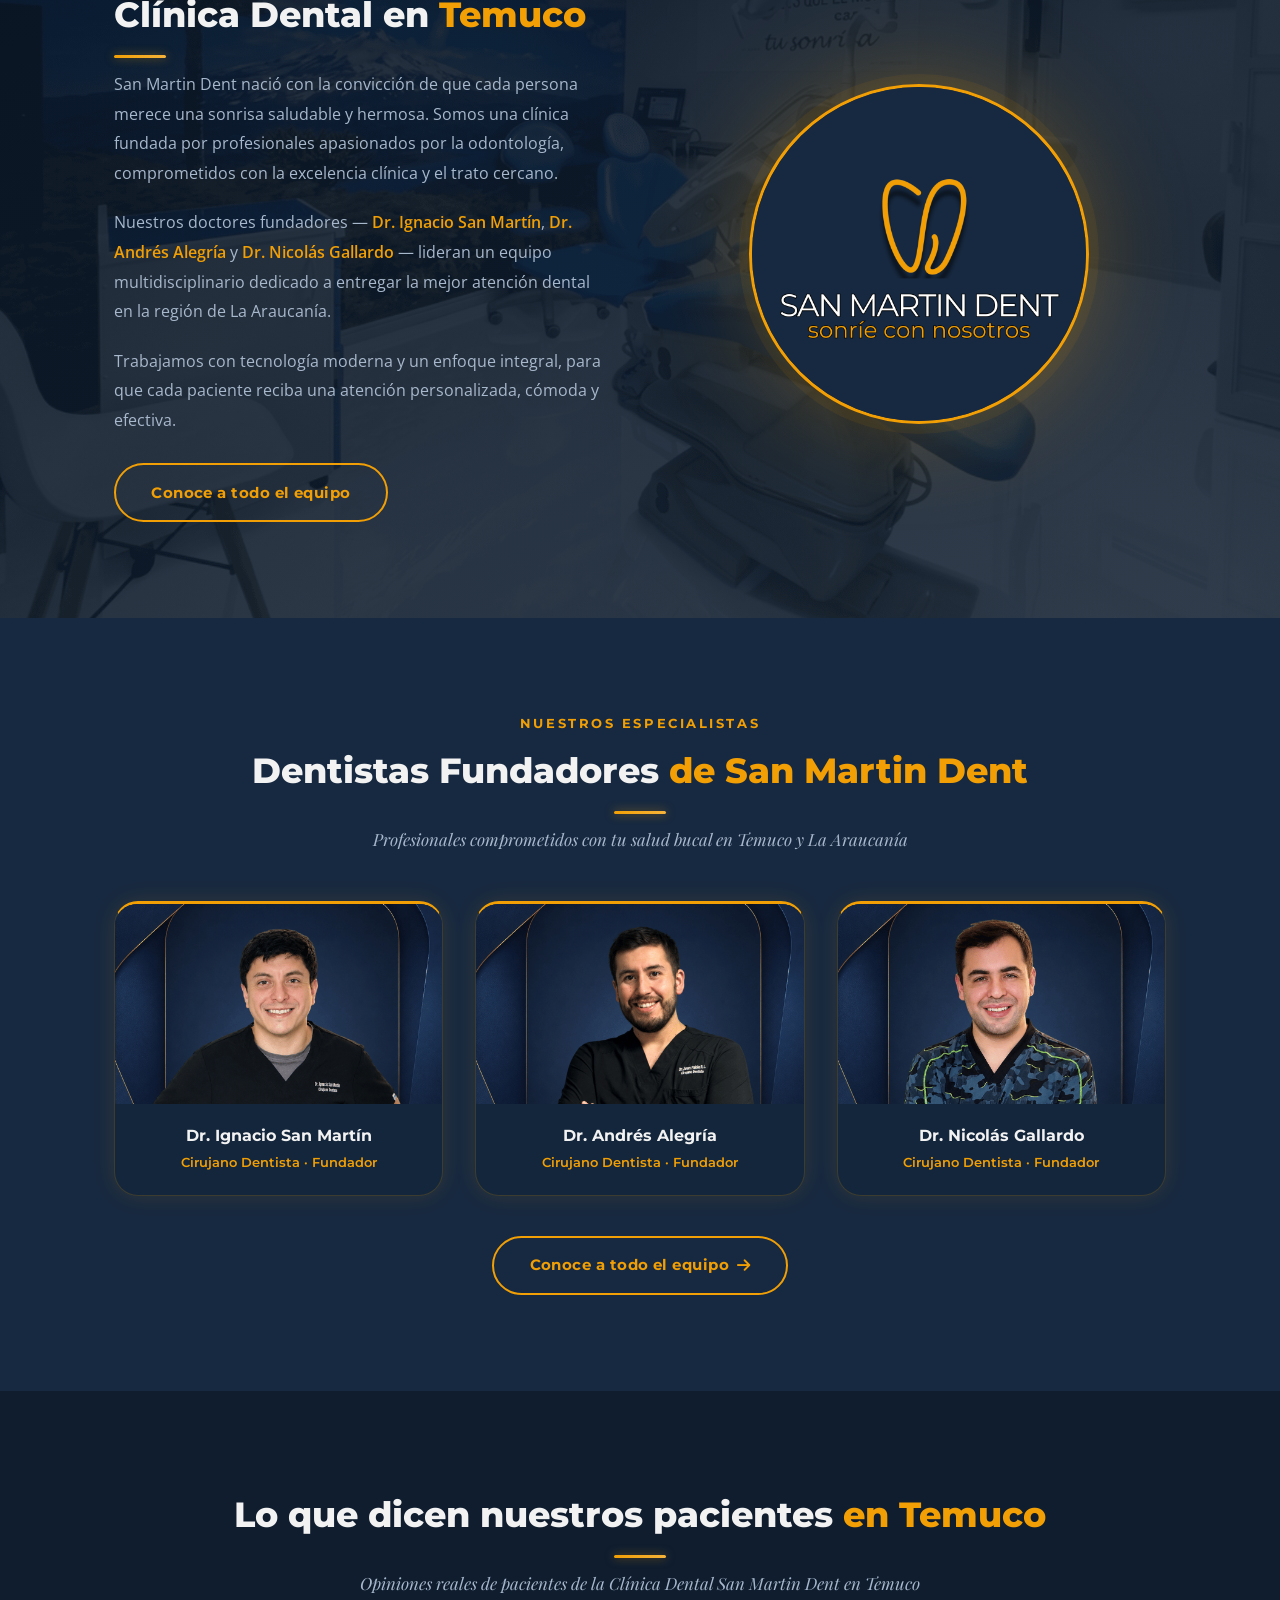
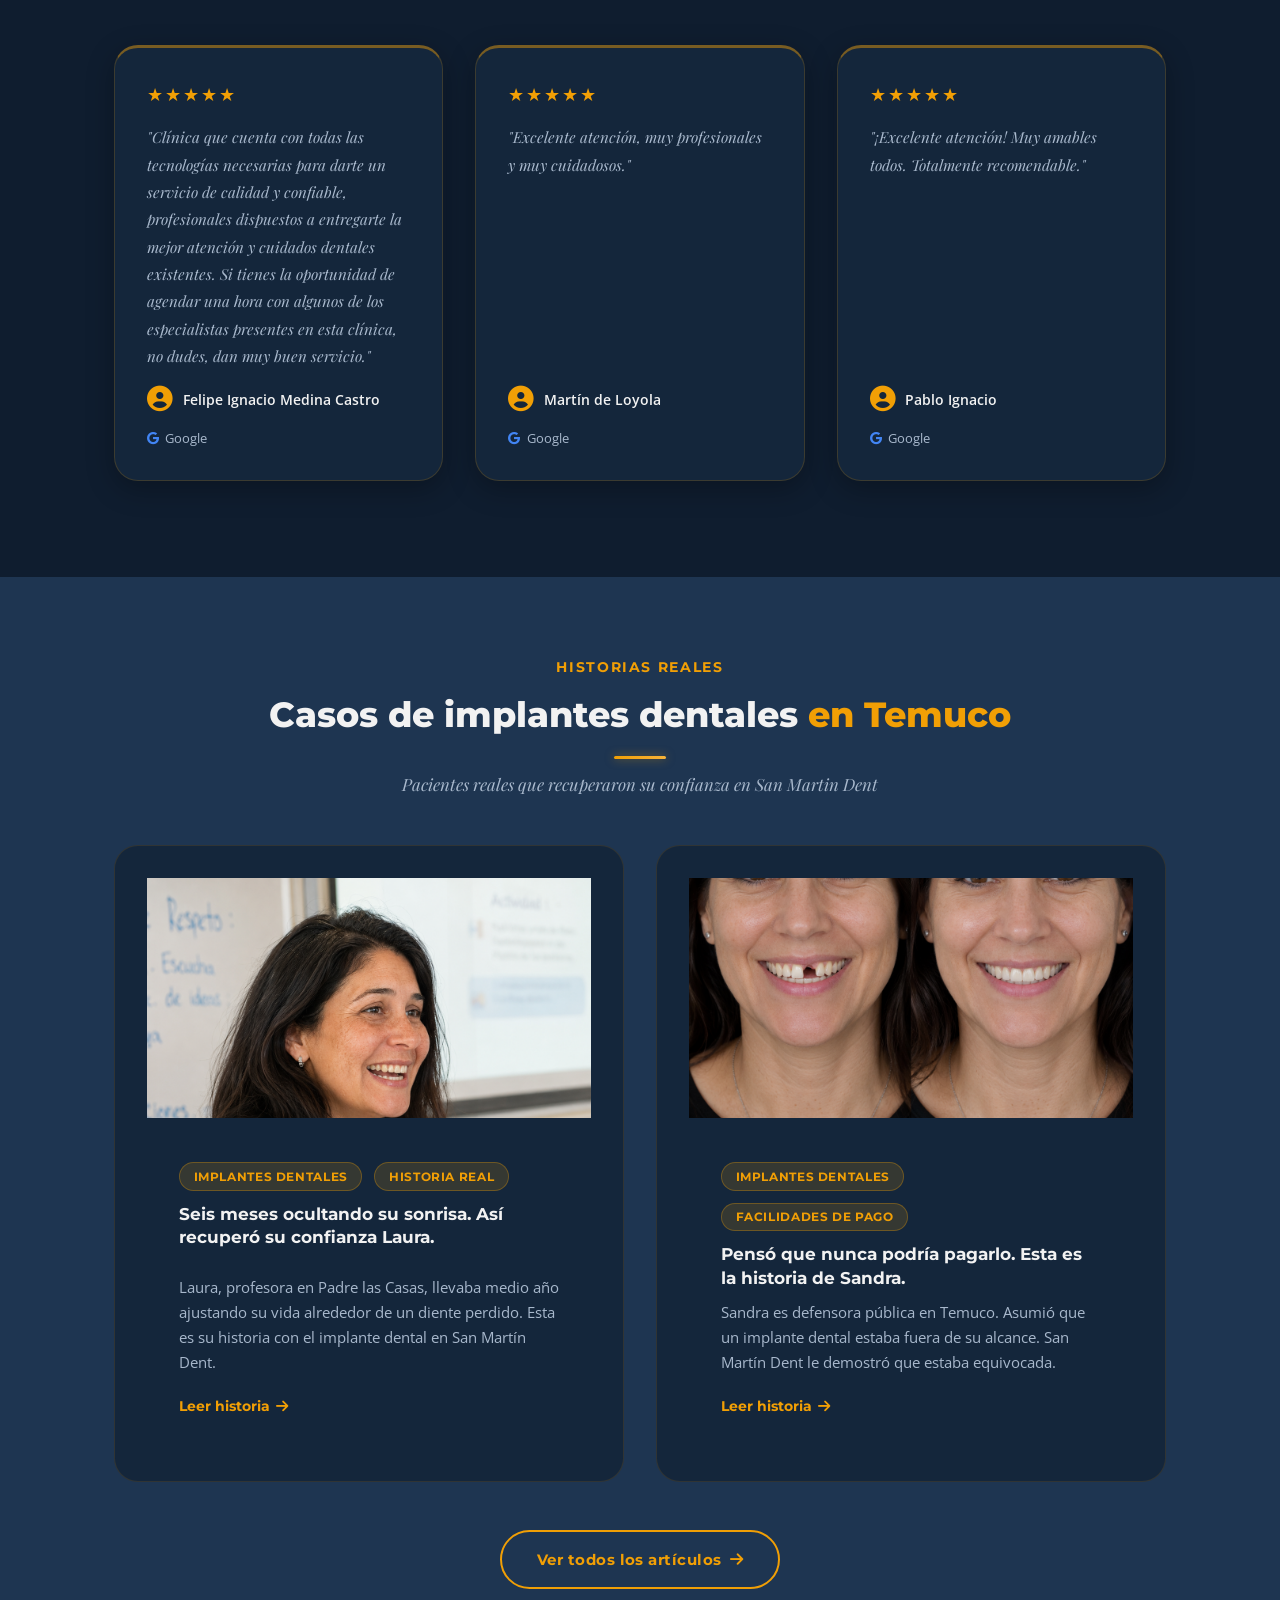
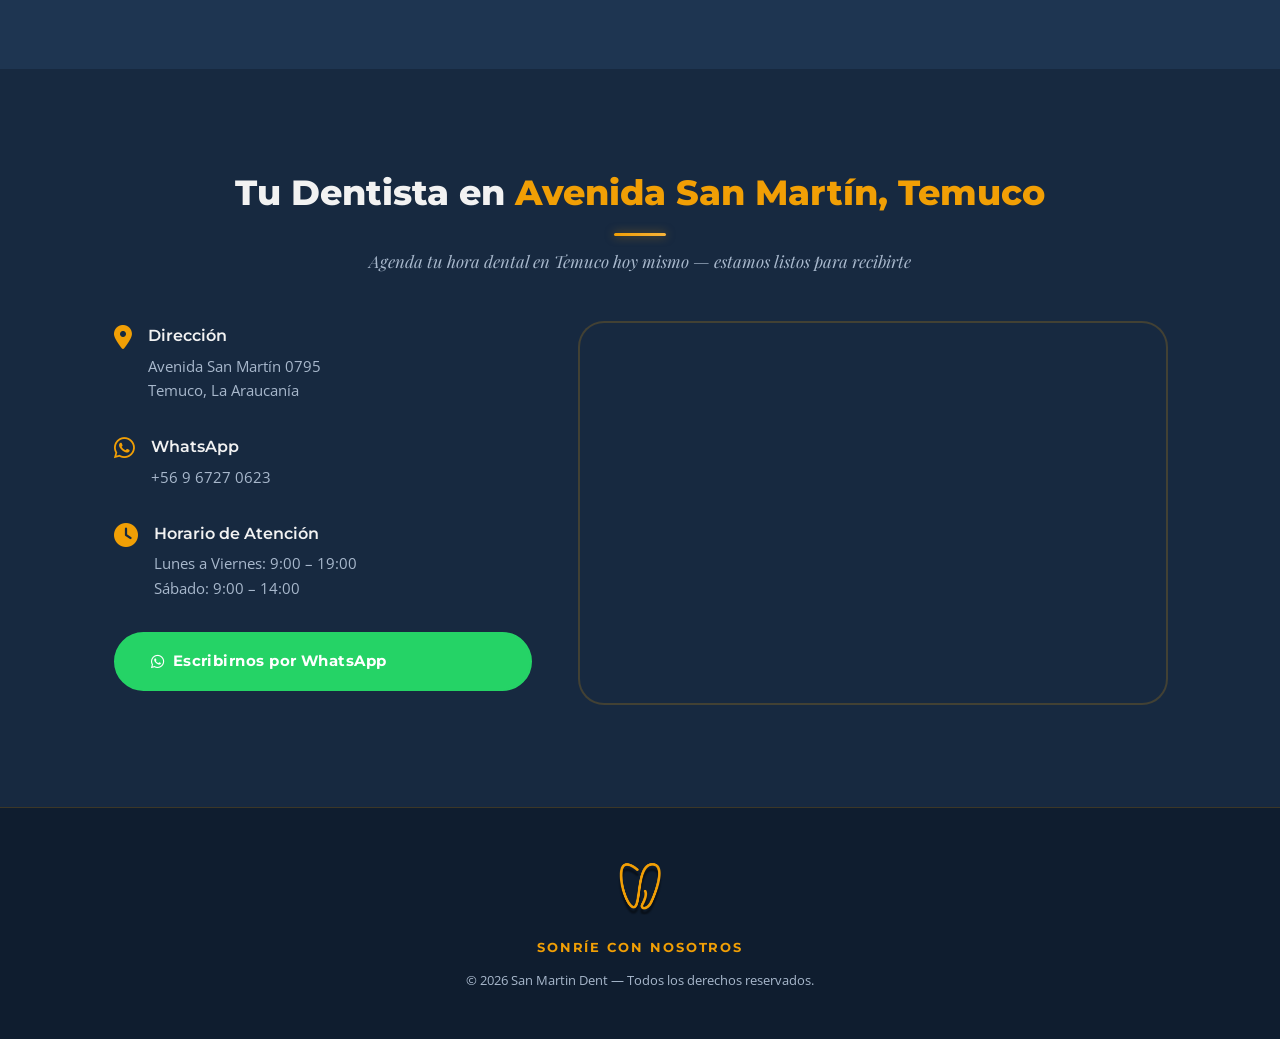
==== commit 2084f0ed: "Agrega sección de videos de transformación en index.html Dos YouTube Shorts embebidos entre servicio" ====
--- a/index.html
+++ b/index.html
@@ -255,6 +255,39 @@
         </div>
     </section>
 
+    <!-- ===== VIDEOS TRANSFORMACIONES ===== -->
+    <section class="shorts-section">
+        <div class="container">
+            <span class="shorts__label"><i class="fas fa-play-circle"></i> Transformaciones reales</span>
+            <h2 class="section__title">Mira los resultados <span>en video</span></h2>
+            <p class="section__subtitle">Pacientes reales de Temuco que decidieron cambiar su sonrisa con San Martin Dent</p>
+            <div class="shorts__grid">
+                <div class="shorts__item">
+                    <div class="shorts__frame">
+                        <iframe
+                            src="https://www.youtube.com/embed/9Im7JreTx2c?rel=0&modestbranding=1&playsinline=1"
+                            title="Transformación de sonrisa 1 — San Martin Dent Temuco"
+                            allow="accelerometer; autoplay; clipboard-write; encrypted-media; gyroscope; picture-in-picture"
+                            allowfullscreen loading="lazy">
+                        </iframe>
+                    </div>
+                    <p class="shorts__caption">Transformación completa de sonrisa</p>
+                </div>
+                <div class="shorts__item">
+                    <div class="shorts__frame">
+                        <iframe
+                            src="https://www.youtube.com/embed/I-lm-X4M1Kw?rel=0&modestbranding=1&playsinline=1"
+                            title="Transformación de sonrisa 2 — San Martin Dent Temuco"
+                            allow="accelerometer; autoplay; clipboard-write; encrypted-media; gyroscope; picture-in-picture"
+                            allowfullscreen loading="lazy">
+                        </iframe>
+                    </div>
+                    <p class="shorts__caption">Antes y después — diseño de sonrisa</p>
+                </div>
+            </div>
+        </div>
+    </section>
+
     <!-- ===== NOSOTROS ===== -->
     <section class="about" id="nosotros">
         <div class="container">
--- a/styles.css
+++ b/styles.css
@@ -221,7 +221,19 @@
 .service__card p { color: var(--text-muted); font-size: 0.95rem; line-height: 1.75; margin-bottom: 2rem; flex: 1; }
 
 /* ===== ABOUT ===== */
-.about { padding: 6rem 0; background: var(--bg-light); }
+.about {
+    padding: 6rem 0;
+    background-image: url('assets/box2.png');
+    background-size: cover;
+    background-position: center;
+    position: relative;
+}
+.about::before {
+    content: ''; position: absolute; inset: 0;
+    background: linear-gradient(160deg, rgba(10,22,38,0.90) 0%, rgba(15,29,47,0.85) 100%);
+    z-index: 0;
+}
+.about .container { position: relative; z-index: 1; }
 .about__content { display: grid; grid-template-columns: 1fr 1fr; gap: 4rem; align-items: center; }
 .about__text .section__title { text-align: left; }
 .about__text .section__title::after { margin: 0.75rem 0 0; }
@@ -845,3 +857,43 @@
     .article__testimonial { padding: 1.25rem 1.25rem; }
     .article__stakes { padding: 1.25rem 1.25rem; }
 }
+
+/* ===== VIDEOS TRANSFORMACIONES (index.html) ===== */
+.shorts-section {
+    background: var(--bg);
+    padding: 5rem 1.5rem;
+    text-align: center;
+}
+.shorts__label {
+    display: inline-flex; align-items: center; gap: 0.5rem;
+    font-family: var(--font-title); font-size: 0.76rem; font-weight: 700;
+    letter-spacing: 0.15em; text-transform: uppercase;
+    color: var(--accent); margin-bottom: 0.65rem;
+}
+.shorts__grid {
+    display: flex; justify-content: center; gap: 3rem;
+    margin-top: 3rem; flex-wrap: wrap;
+}
+.shorts__item {
+    display: flex; flex-direction: column; align-items: center; gap: 1rem;
+}
+.shorts__frame {
+    position: relative;
+    width: 240px;
+    aspect-ratio: 9/16;
+    border-radius: 18px; overflow: hidden;
+    box-shadow: 0 0 50px rgba(241,159,5,0.2), 0 20px 56px rgba(0,0,0,0.5);
+    border: 2px solid rgba(241,159,5,0.28);
+}
+.shorts__frame iframe {
+    position: absolute; top: 0; left: 0; width: 100%; height: 100%; border: none;
+}
+.shorts__caption {
+    font-family: var(--font-title); font-size: 0.85rem; font-weight: 600;
+    color: var(--text-muted);
+}
+@media (max-width: 600px) {
+    .shorts__grid { gap: 1.5rem; }
+    .shorts__frame { width: 155px; }
+}
+
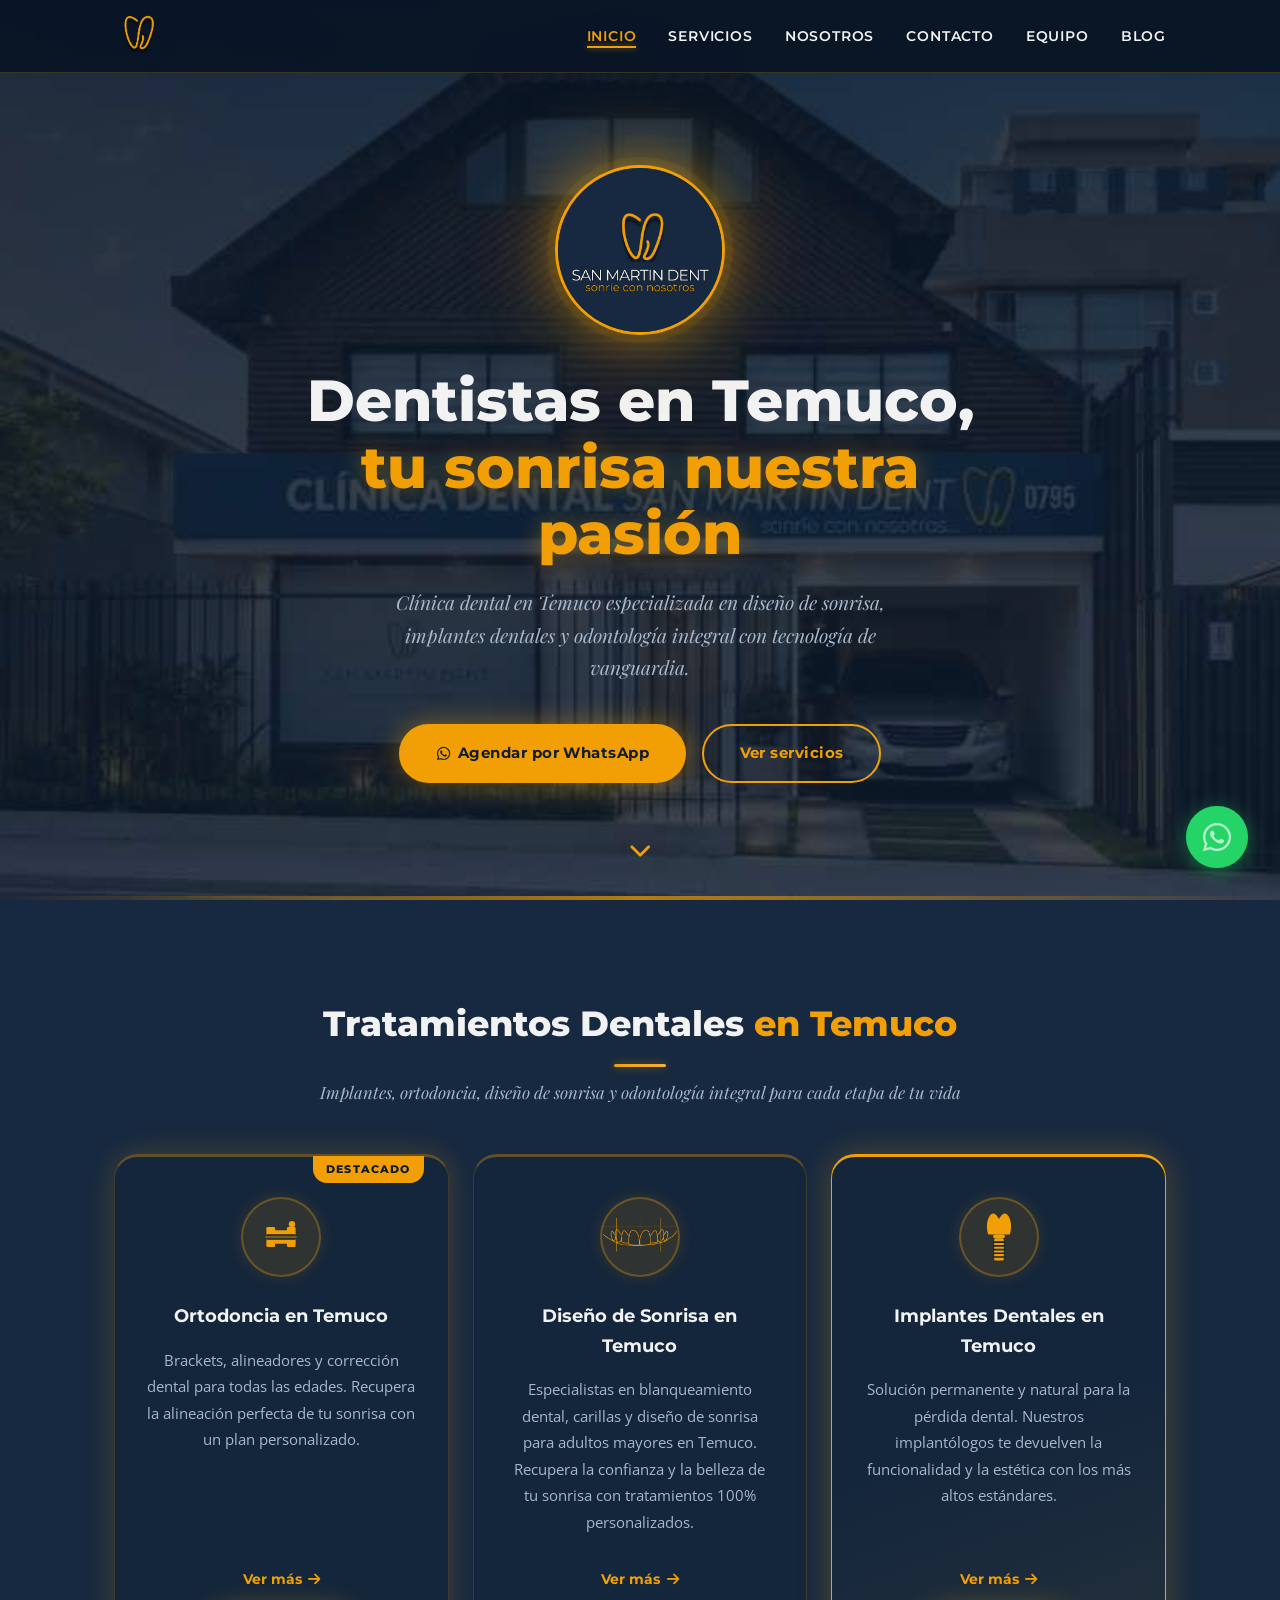
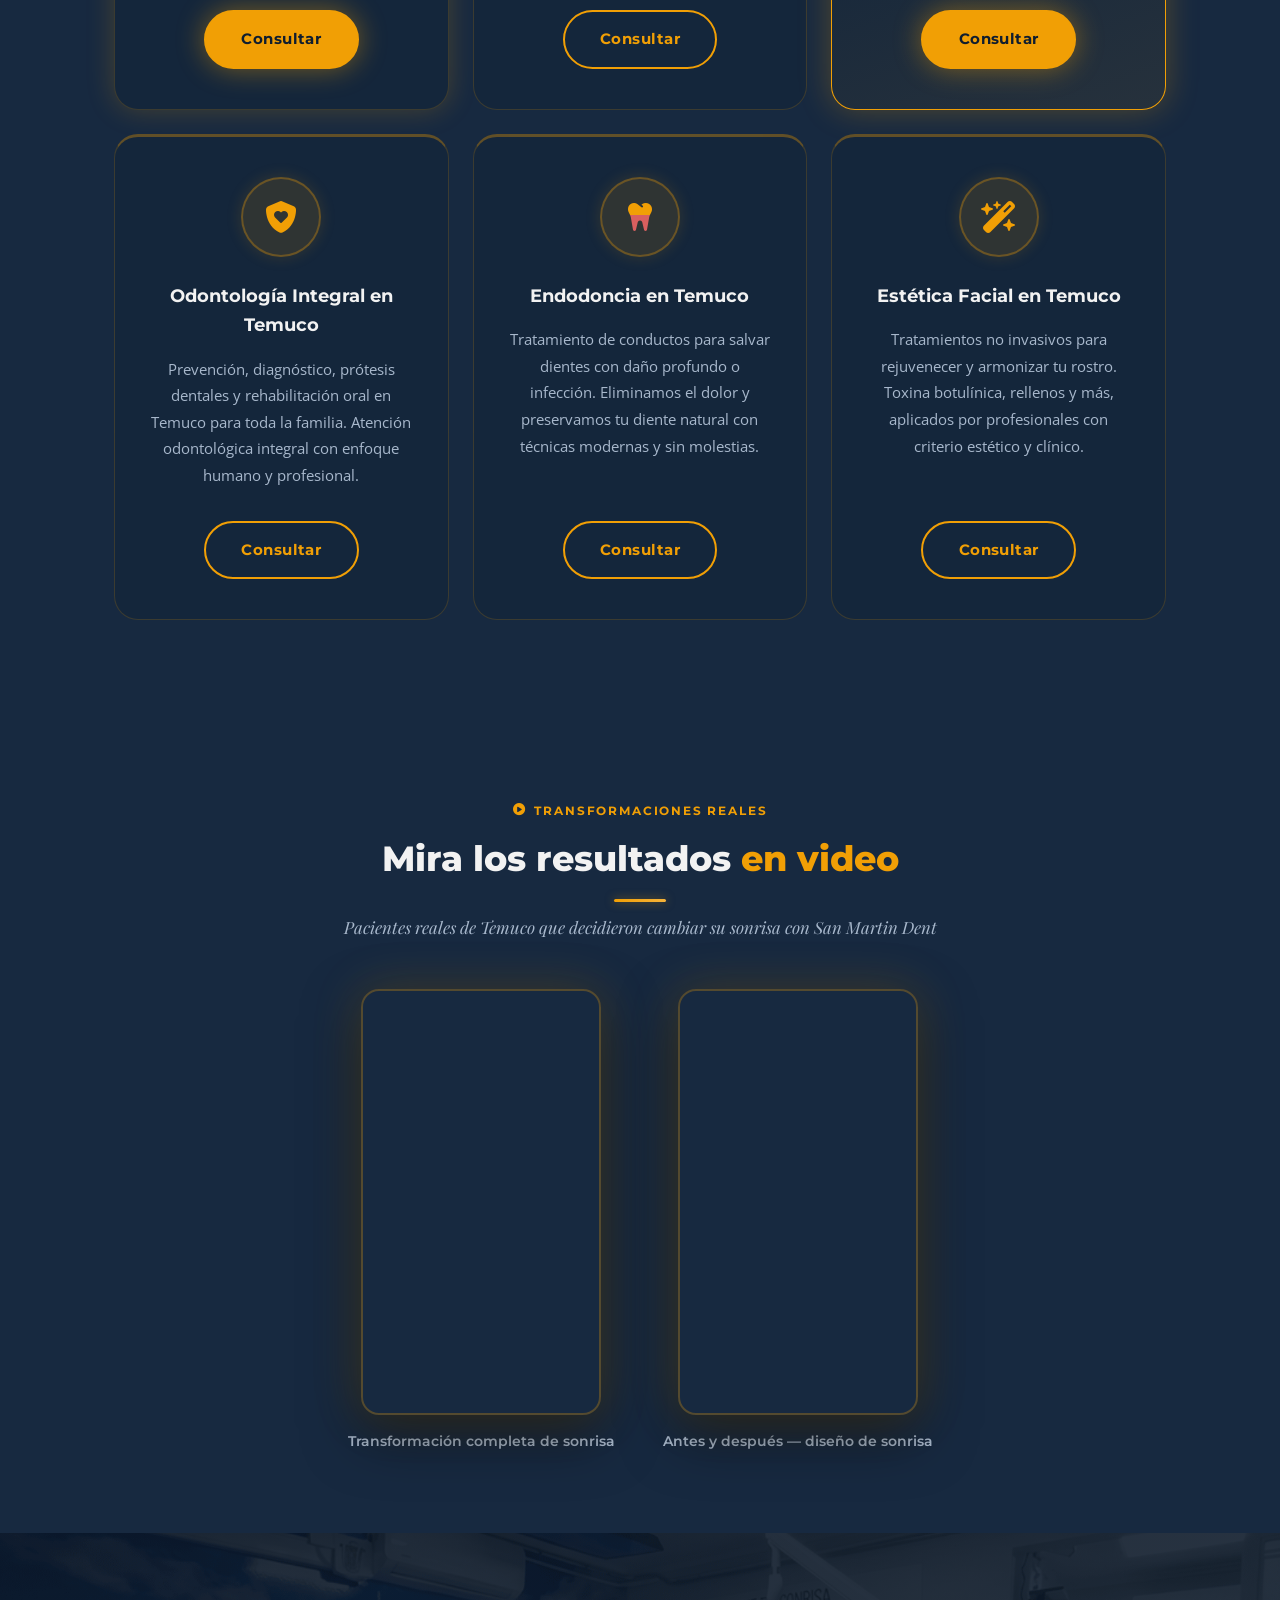
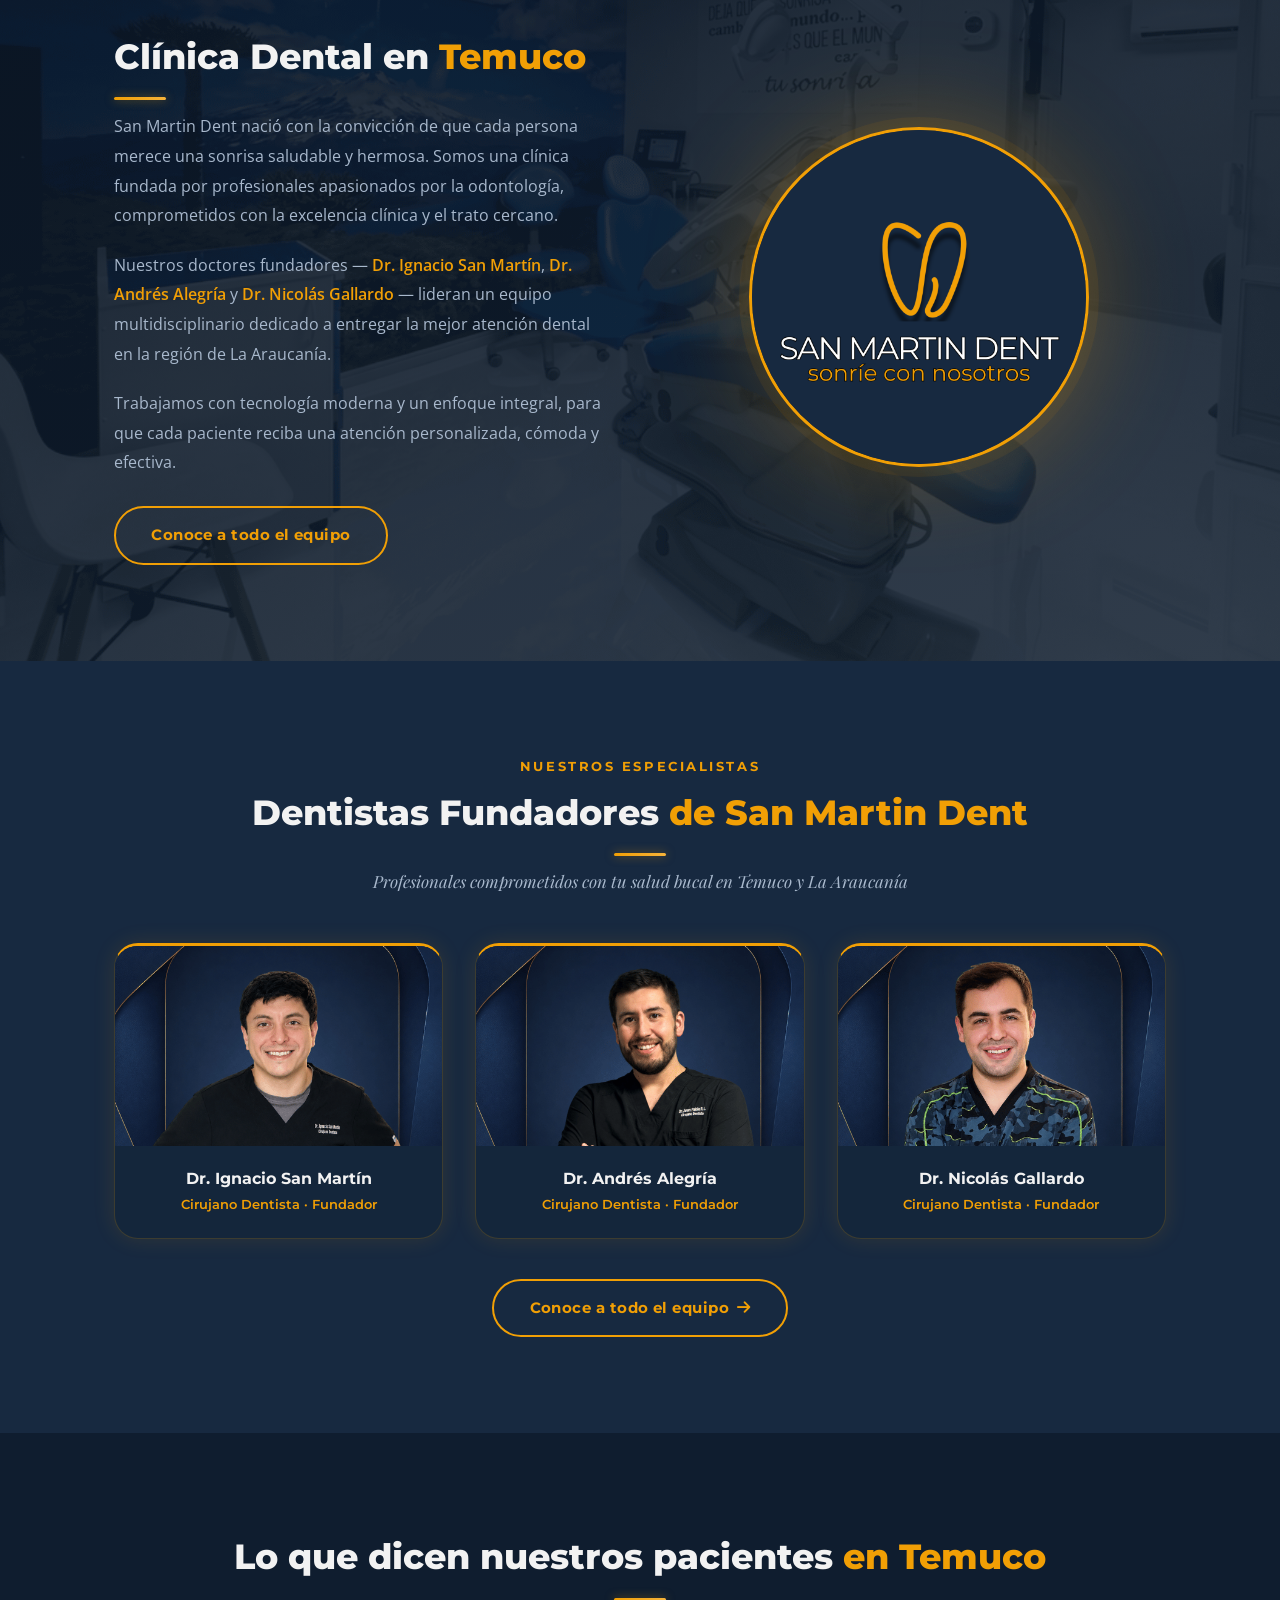
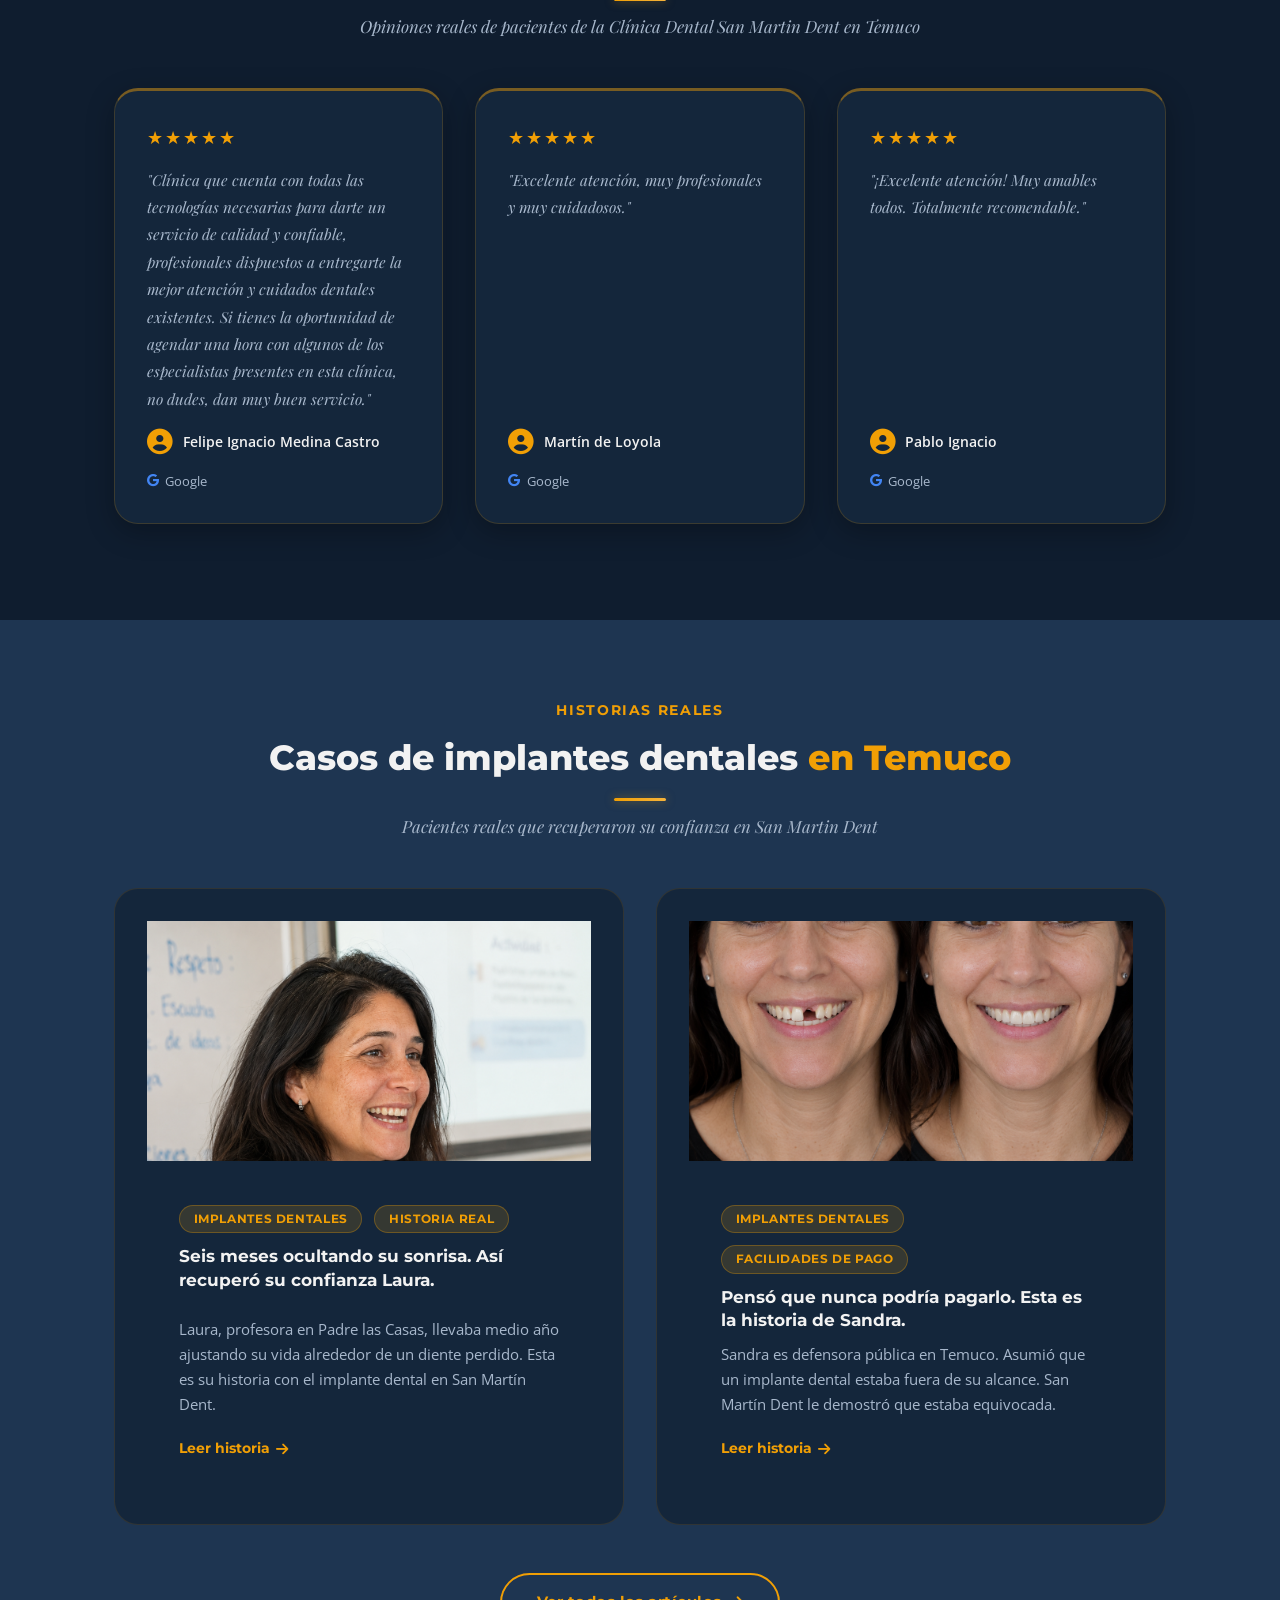
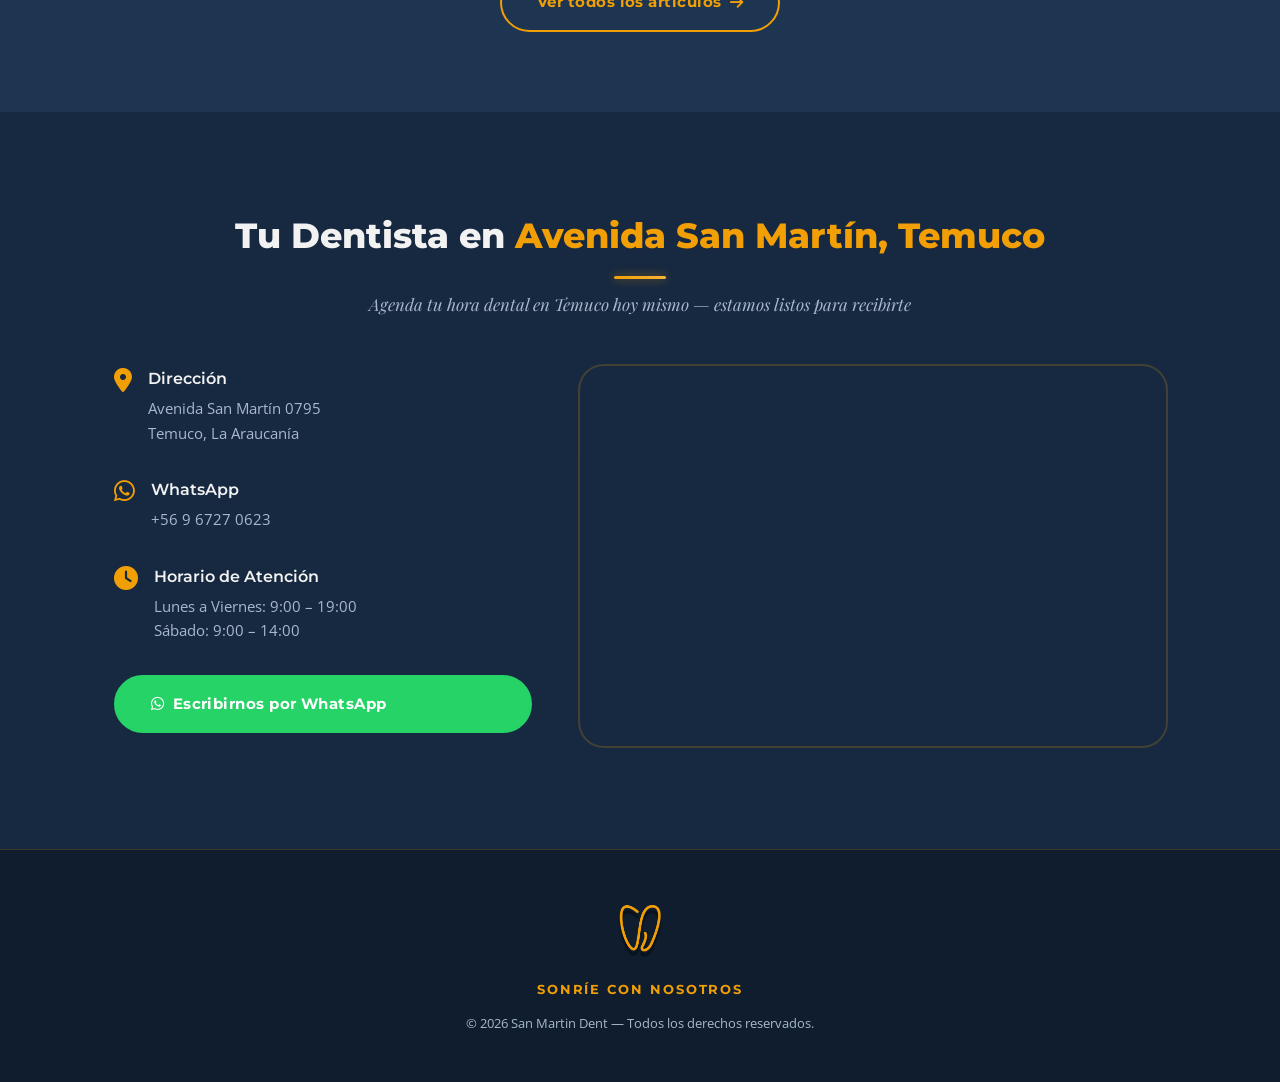
==== commit d777357e: "Enlaza cards de servicios en index.html a sus páginas dedicadas Las cards de Ortodoncia, Diseño de S" ====
--- a/index.html
+++ b/index.html
@@ -4,7 +4,7 @@
     <meta charset="UTF-8">
     <meta name="viewport" content="width=device-width, initial-scale=1.0">
     <title>Clínica Dental Temuco | San Martin Dent</title>
-    <meta name="description" content="Dentistas en Temuco especializados en implantes dentales, diseño de sonrisa y odontología integral. Agenda tu hora por WhatsApp — atención Lun–Vie 9:00–19:00.">
+    <meta name="description" content="Clínica dental Temuco | Implantes • Diseño de sonrisa • Odontología integral. Agenda por WhatsApp — atención Lun–Sáb.">
     <meta name="keywords" content="dentista Temuco, clínica dental Temuco, implantes dentales Temuco, diseño de sonrisa Temuco, odontólogo Temuco, dentista La Araucanía, ortodoncia Temuco, blanqueamiento dental Temuco, endodoncia Temuco, prótesis dental Temuco, rehabilitación oral Temuco, hora dental Temuco, dentista adultos mayores Temuco, dentista Avenida San Martín, estética dental Temuco">
     <meta name="robots" content="index, follow">
     <link rel="canonical" href="https://sanmartindent.cl/">
@@ -14,7 +14,7 @@
     <meta property="og:url" content="https://sanmartindent.cl/">
     <meta property="og:title" content="Clínica Dental Temuco | San Martin Dent">
     <meta property="og:description" content="Dentistas en Temuco especializados en implantes dentales, diseño de sonrisa y odontología integral. Agenda tu hora por WhatsApp.">
-    <meta property="og:image" content="https://sanmartindent.cl/assets/clinica-exterior.jpg">
+    <meta property="og:image" content="https://sanmartindent.cl/assets/equipo-fundadores.jpg">
     <meta property="og:image:width" content="1200">
     <meta property="og:image:height" content="630">
     <meta property="og:locale" content="es_CL">
@@ -24,14 +24,14 @@
     <meta name="twitter:card" content="summary_large_image">
     <meta name="twitter:title" content="Clínica Dental Temuco | San Martin Dent">
     <meta name="twitter:description" content="Dentistas en Temuco especializados en implantes dentales, diseño de sonrisa y odontología integral.">
-    <meta name="twitter:image" content="https://sanmartindent.cl/assets/clinica-exterior.jpg">
+    <meta name="twitter:image" content="https://sanmartindent.cl/assets/equipo-fundadores.jpg">
 
     <link rel="preconnect" href="https://fonts.googleapis.com">
     <link rel="preconnect" href="https://fonts.gstatic.com" crossorigin>
     <link href="https://fonts.googleapis.com/css2?family=Montserrat:wght@400;600;700;800&family=Open+Sans:wght@400;500;600&family=Playfair+Display:ital,wght@0,400;0,600;1,400;1,600&display=swap" rel="stylesheet">
     <link rel="stylesheet" href="https://cdnjs.cloudflare.com/ajax/libs/font-awesome/6.5.0/css/all.min.css">
     <link rel="stylesheet" href="styles.css">
-    <link rel="icon" href="assets/logo.png">
+    <link rel="icon" href="assets/logos-icono.png">
 
     <!-- Schema.org JSON-LD -->
     <script type="application/ld+json">
@@ -41,7 +41,7 @@
       "name": "San Martin Dent",
       "url": "https://sanmartindent.cl",
       "logo": "https://sanmartindent.cl/assets/logo.png",
-      "image": "https://sanmartindent.cl/assets/clinica-exterior.jpg",
+      "image": "https://sanmartindent.cl/assets/equipo-fundadores.jpg",
       "description": "Clínica dental en Temuco especializada en diseño de sonrisa, implantes dentales y odontología integral con tecnología de vanguardia.",
       "telephone": "+56967270623",
       "priceRange": "$$",
@@ -93,6 +93,24 @@
       ]
     }
     </script>
+
+<!-- Meta Pixel Code -->
+<script>
+!function(f,b,e,v,n,t,s)
+{if(f.fbq)return;n=f.fbq=function(){n.callMethod?
+n.callMethod.apply(n,arguments):n.queue.push(arguments)};
+if(!f._fbq)f._fbq=n;n.push=n;n.loaded=!0;n.version='2.0';
+n.queue=[];t=b.createElement(e);t.async=!0;
+t.src=v;s=b.getElementsByTagName(e)[0];
+s.parentNode.insertBefore(t,s)}(window, document,'script',
+'https://connect.facebook.net/en_US/fbevents.js');
+fbq('init', '1521014895368723');
+fbq('track', 'PageView');
+</script>
+<noscript><img height="1" width="1" style="display:none"
+src="https://www.facebook.com/tr?id=1521014895368723&ev=PageView&noscript=1"
+/></noscript>
+<!-- End Meta Pixel Code -->
 </head>
 <body>
 
@@ -165,10 +183,11 @@
                             <rect x="56" y="12" width="6" height="8" rx="2"/>
                         </svg>
                     </div>
-                    <h3>Ortodoncia en Temuco</h3>
+                    <h3><a href="servicios/ortodoncia-temuco.html">Ortodoncia en Temuco</a></h3>
                     <p>
                         Brackets, alineadores y corrección dental para todas las edades. Recupera la alineación perfecta de tu sonrisa con un plan personalizado.
                     </p>
+                    <a href="servicios/ortodoncia-temuco.html" class="post__link">Ver más <i class="fas fa-arrow-right"></i></a>
                     <a href="https://wa.me/56967270623?text=Hola%2C%20me%20interesa%20la%20Ortodoncia"
                        class="btn btn--primary" target="_blank" rel="noopener">Consultar</a>
                 </div>
@@ -178,10 +197,11 @@
                     <div class="service__icon">
                         <img src="assets/icono-diseno-sonrisa.png" alt="Diseño de sonrisa" class="service__icon-img">
                     </div>
-                    <h3>Diseño de Sonrisa en Temuco</h3>
+                    <h3><a href="servicios/diseno-sonrisa-temuco.html">Diseño de Sonrisa en Temuco</a></h3>
                     <p>
                         Especialistas en blanqueamiento dental, carillas y diseño de sonrisa para adultos mayores en Temuco. Recupera la confianza y la belleza de tu sonrisa con tratamientos 100% personalizados.
                     </p>
+                    <a href="servicios/diseno-sonrisa-temuco.html" class="post__link">Ver más <i class="fas fa-arrow-right"></i></a>
                     <a href="https://wa.me/56967270623?text=Hola%2C%20me%20interesa%20el%20Dise%C3%B1o%20de%20Sonrisa"
                        class="btn btn--outline" target="_blank" rel="noopener">Consultar</a>
                 </div>
@@ -204,10 +224,11 @@
                             <rect x="18" y="83" width="24" height="3" rx="1.5" fill="var(--bg-card)"/>
                         </svg>
                     </div>
-                    <h3>Implantes Dentales en Temuco</h3>
+                    <h3><a href="servicios/implantes-dentales-temuco.html">Implantes Dentales en Temuco</a></h3>
                     <p>
                         Solución permanente y natural para la pérdida dental. Nuestros implantólogos te devuelven la funcionalidad y la estética con los más altos estándares.
                     </p>
+                    <a href="servicios/implantes-dentales-temuco.html" class="post__link">Ver más <i class="fas fa-arrow-right"></i></a>
                     <a href="https://wa.me/56967270623?text=Hola%2C%20me%20interesa%20el%20servicio%20de%20Implantes%20Dentales"
                        class="btn btn--primary" target="_blank" rel="noopener">Consultar</a>
                 </div>
--- a/styles.css
+++ b/styles.css
@@ -218,7 +218,10 @@
     box-shadow: 0 0 22px rgba(241,159,5,0.35);
 }
 .service__card h3 { font-family: var(--font-title); font-size: 1.15rem; font-weight: 700; margin-bottom: 1rem; }
+.service__card h3 a { color: inherit; transition: color var(--transition); }
+.service__card h3 a:hover { color: var(--accent); }
 .service__card p { color: var(--text-muted); font-size: 0.95rem; line-height: 1.75; margin-bottom: 2rem; flex: 1; }
+.service__card > .post__link { margin-bottom: 1.25rem; }
 
 /* ===== ABOUT ===== */
 .about {
